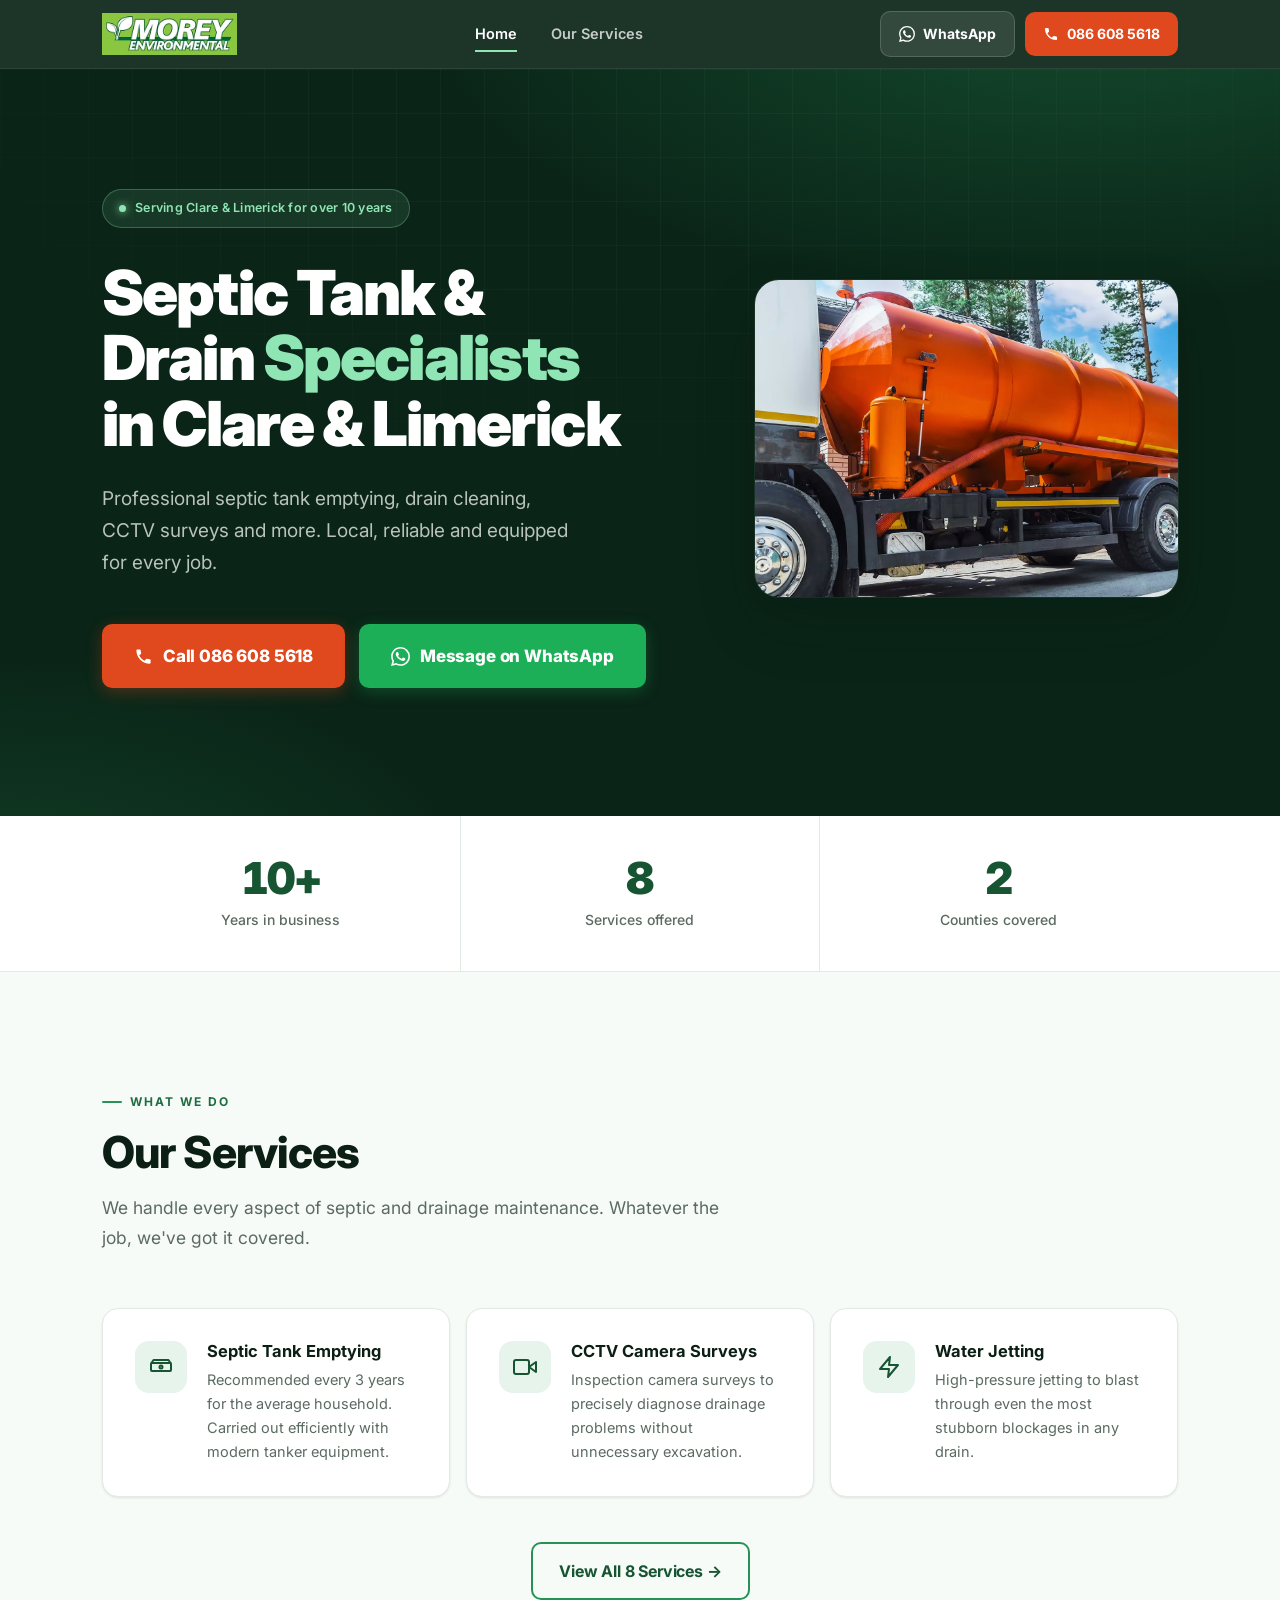
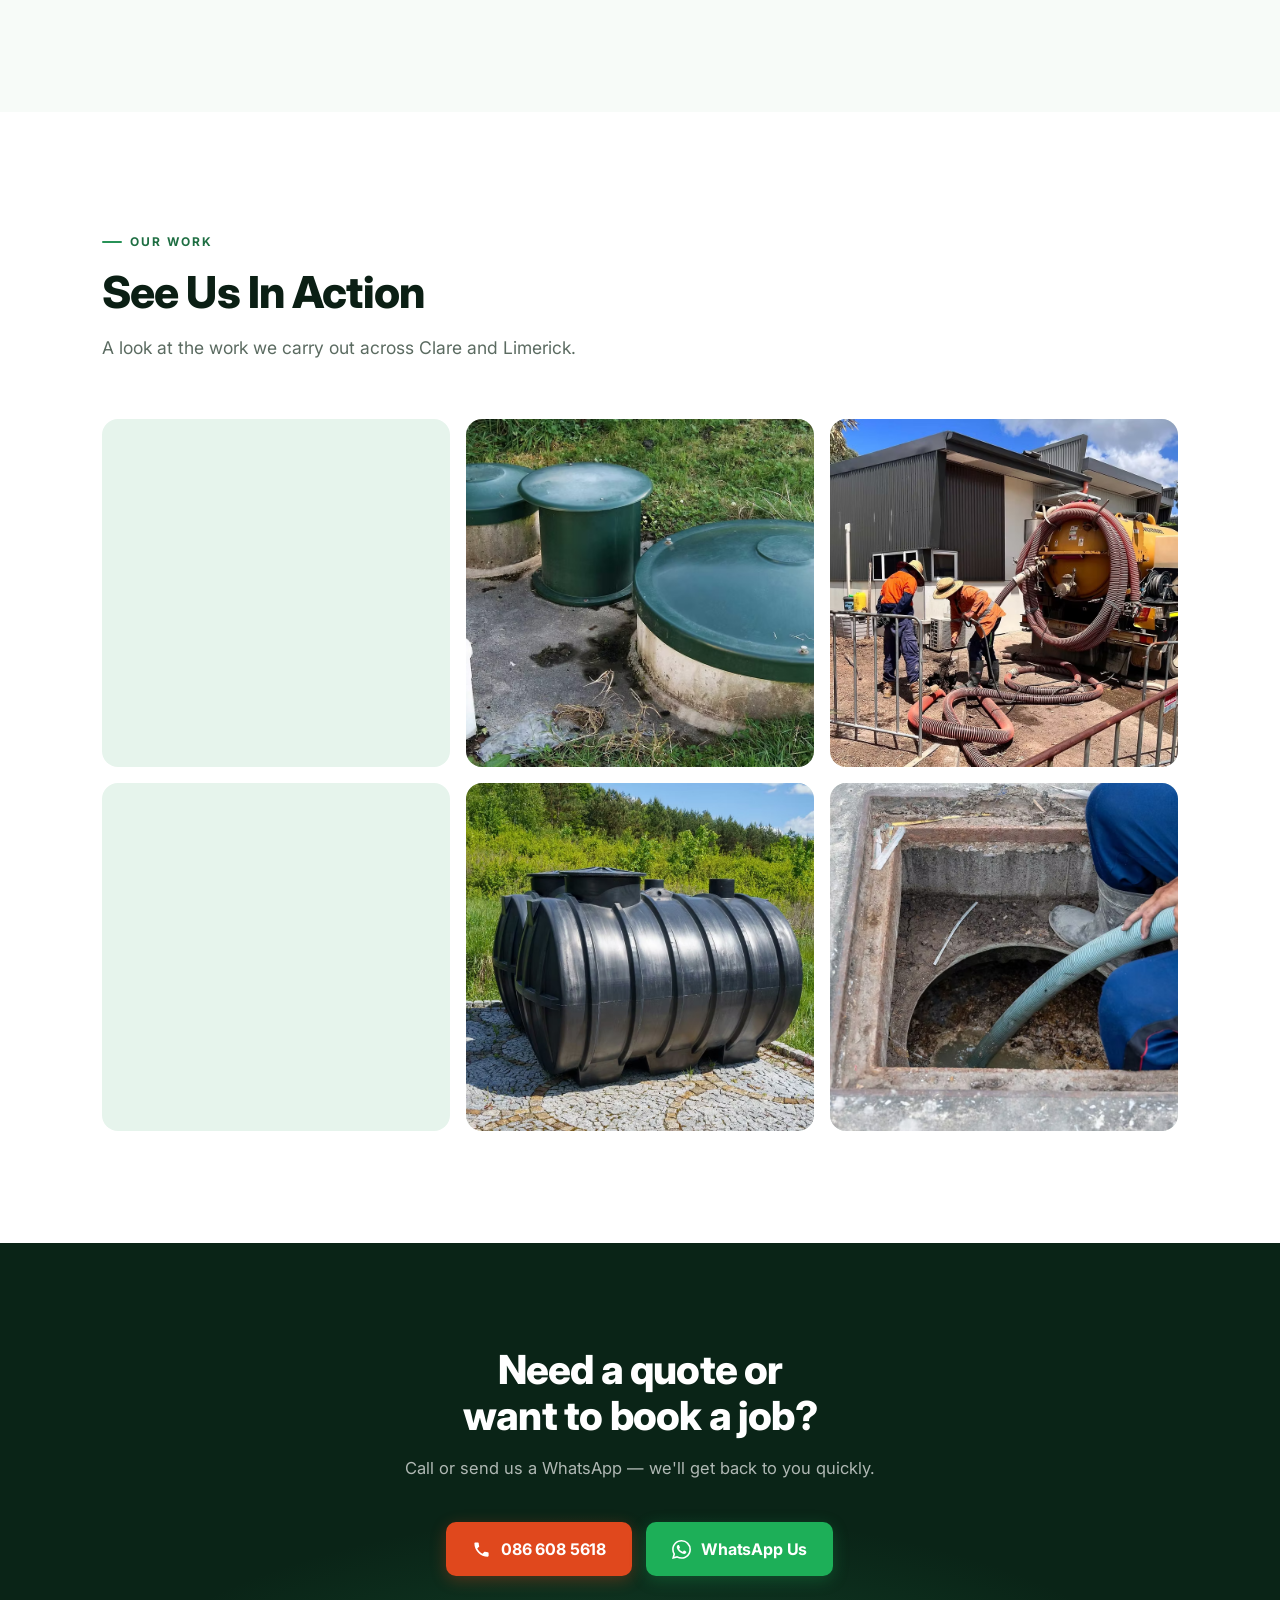
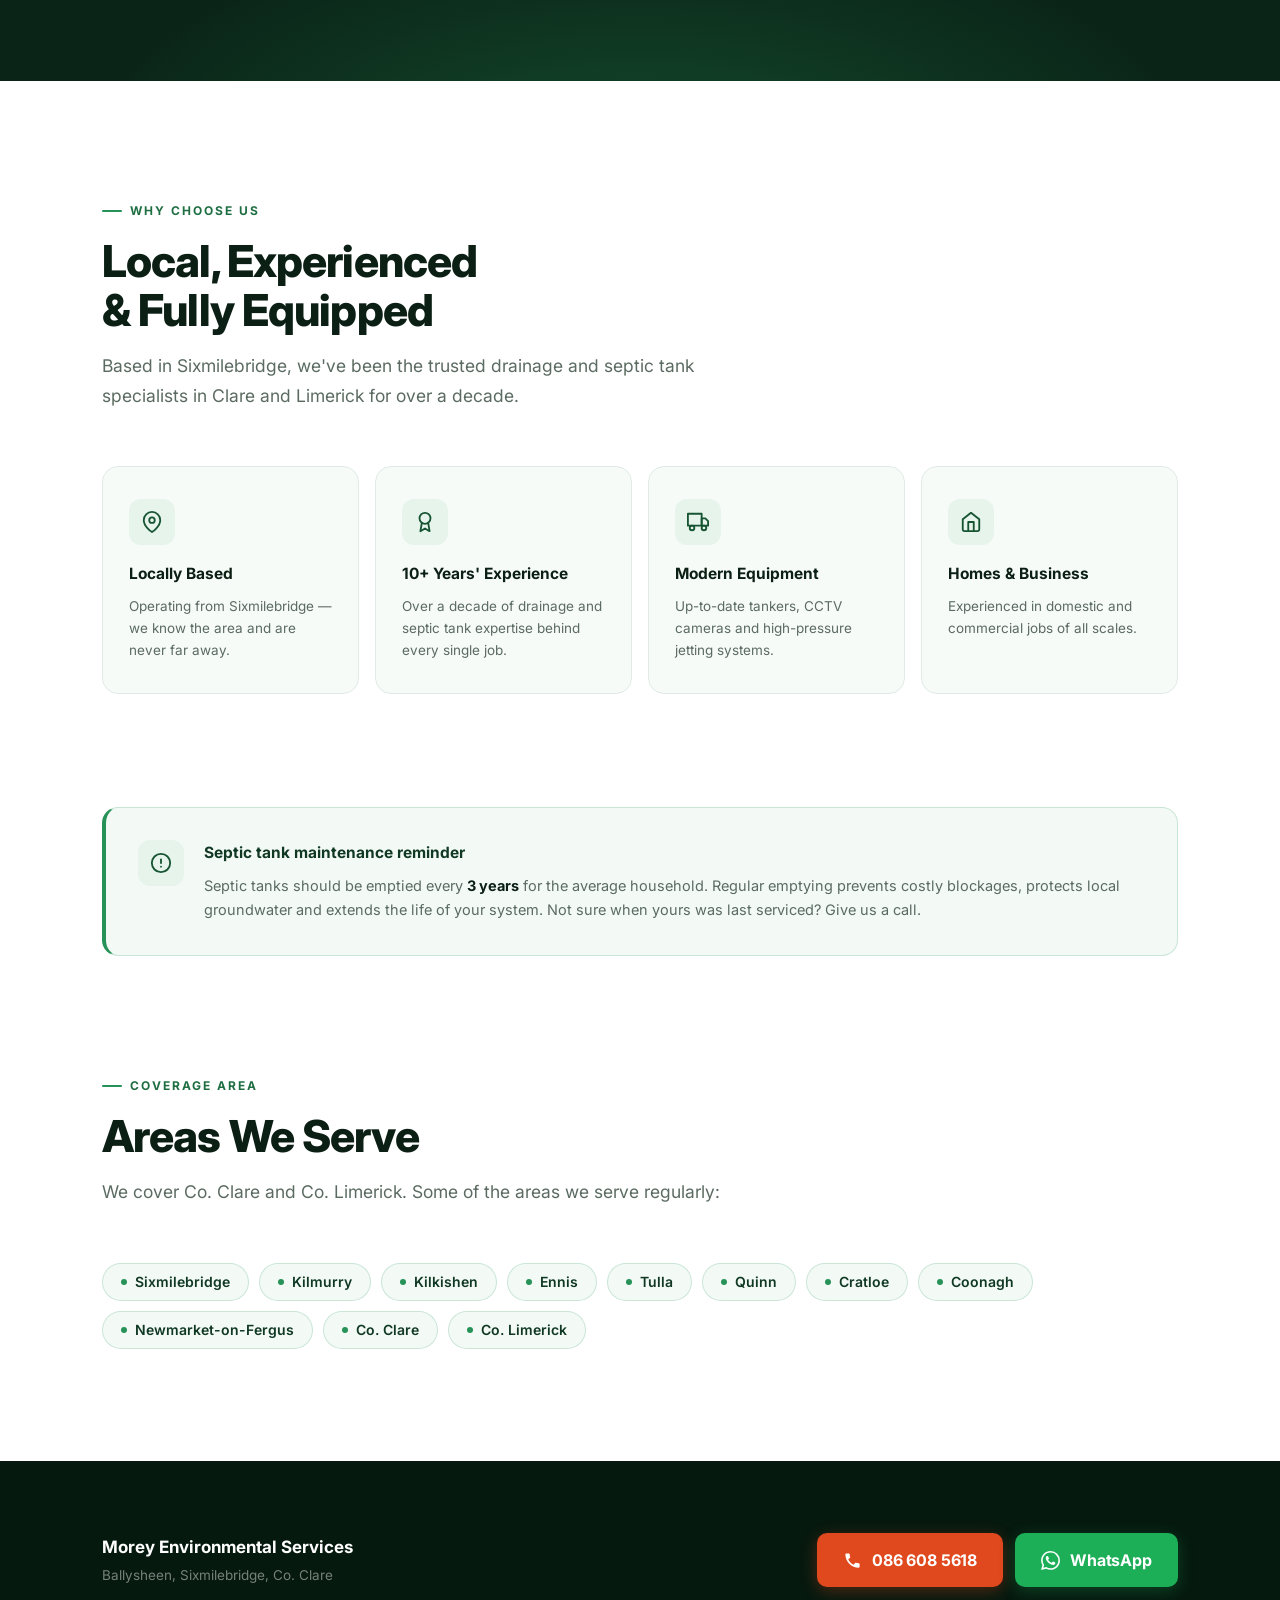
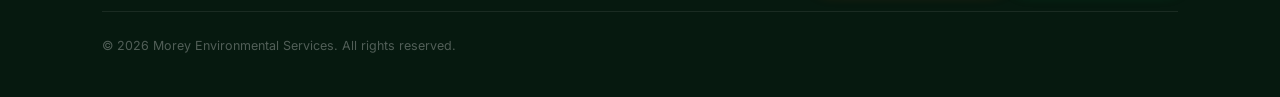
==== index.html @ 6c7f0373 "Rebuild site: premium mobile-first design, animations, local SEO Rebuild index.html and services.htm" ====
<!DOCTYPE html>
<html lang="en">
<head>
  <meta charset="UTF-8">
  <meta name="viewport" content="width=device-width, initial-scale=1.0">
  <meta name="description" content="Septic tank emptying, drain cleaning, CCTV surveys &amp; water jetting across Co. Clare &amp; Limerick — Ennis, Sixmilebridge, Newmarket-on-Fergus, Cratloe &amp; more. Local, reliable, 10+ years' experience. Call 086 608 5618.">
  <meta name="theme-color" content="#0a2417">
  <meta name="geo.region" content="IE-CE">
  <meta name="geo.placename" content="Sixmilebridge, Co. Clare, Ireland">
  <title>Septic Tank Emptying &amp; Drain Cleaning Clare &amp; Limerick | Morey Environmental Services</title>
  <link rel="canonical" href="https://moreyenvironmentalservices.ie/">
  <meta property="og:url" content="https://moreyenvironmentalservices.ie/">
  <meta property="og:image" content="https://moreyenvironmentalservices.ie/media/og-image.jpg">
  <meta property="og:image:width" content="1200">
  <meta property="og:image:height" content="630">
  <meta property="og:type" content="website">
  <meta property="og:locale" content="en_IE">
  <meta property="og:site_name" content="Morey Environmental Services">
  <meta property="og:title" content="Septic Tank Emptying &amp; Drain Cleaning Clare &amp; Limerick | Morey Environmental Services">
  <meta property="og:description" content="Septic tank emptying, drain cleaning, CCTV surveys &amp; water jetting across Co. Clare &amp; Limerick. Local, reliable, 10+ years' experience. Call 086 608 5618.">
  <meta name="twitter:card" content="summary_large_image">
  <script type="application/ld+json">
  {
    "@context": "https://schema.org",
    "@type": "LocalBusiness",
    "@id": "https://moreyenvironmentalservices.ie/#business",
    "name": "Morey Environmental Services",
    "url": "https://moreyenvironmentalservices.ie/",
    "description": "Septic tank emptying, drain cleaning, CCTV drain surveys, water jetting, excavations, grease trap emptying and oil interceptor cleaning across Co. Clare and Co. Limerick, Ireland.",
    "telephone": "+353866085618",
    "image": "https://moreyenvironmentalservices.ie/media/og-image.jpg",
    "logo": "https://moreyenvironmentalservices.ie/media/logo.avif",
    "address": {
      "@type": "PostalAddress",
      "streetAddress": "Ballysheen",
      "addressLocality": "Sixmilebridge",
      "addressRegion": "Co. Clare",
      "addressCountry": "IE"
    },
    "geo": {
      "@type": "GeoCoordinates",
      "latitude": 52.7406,
      "longitude": -8.7747
    },
    "areaServed": [
      { "@type": "AdministrativeArea", "name": "County Clare" },
      { "@type": "AdministrativeArea", "name": "County Limerick" },
      { "@type": "Place", "name": "Sixmilebridge" },
      { "@type": "Place", "name": "Ennis" },
      { "@type": "Place", "name": "Kilmurry" },
      { "@type": "Place", "name": "Kilkishen" },
      { "@type": "Place", "name": "Tulla" },
      { "@type": "Place", "name": "Quinn" },
      { "@type": "Place", "name": "Cratloe" },
      { "@type": "Place", "name": "Coonagh" },
      { "@type": "Place", "name": "Newmarket-on-Fergus" }
    ],
    "hasOfferCatalog": {
      "@type": "OfferCatalog",
      "name": "Septic Tank & Drainage Services",
      "itemListElement": [
        { "@type": "Offer", "itemOffered": { "@type": "Service", "name": "Septic Tank Emptying" } },
        { "@type": "Offer", "itemOffered": { "@type": "Service", "name": "Septic Tank Cleaning & Maintenance" } },
        { "@type": "Offer", "itemOffered": { "@type": "Service", "name": "Drain Cleaning & Blockage Clearing" } },
        { "@type": "Offer", "itemOffered": { "@type": "Service", "name": "CCTV Camera Drain Surveys" } },
        { "@type": "Offer", "itemOffered": { "@type": "Service", "name": "High-Pressure Water Jetting" } },
        { "@type": "Offer", "itemOffered": { "@type": "Service", "name": "Excavations" } },
        { "@type": "Offer", "itemOffered": { "@type": "Service", "name": "Grease Trap Emptying" } },
        { "@type": "Offer", "itemOffered": { "@type": "Service", "name": "Oil Interceptor Cleaning" } }
      ]
    }
  }
  </script>
  <link rel="preconnect" href="https://fonts.googleapis.com">
  <link rel="preconnect" href="https://fonts.gstatic.com" crossorigin>
  <link href="https://fonts.googleapis.com/css2?family=Inter:wght@400;500;600;700;800;900&display=swap" rel="stylesheet">
  <link rel="stylesheet" href="styles.css">
  <script src="main.js" defer></script>
</head>
<body>

<!-- Shared SVG icons -->
<svg width="0" height="0" style="position:absolute" aria-hidden="true">
  <defs>
    <symbol id="icon-phone" viewBox="0 0 24 24"><path d="M6.6 10.8c1.4 2.8 3.8 5.1 6.6 6.6l2.2-2.2c.27-.27.67-.36 1.02-.22 1.12.41 2.33.63 3.58.63.55 0 1 .45 1 1V20c0 .55-.45 1-1 1C10.56 21 3 13.44 3 4c0-.55.45-1 1-1h3.5c.55 0 1 .45 1 1 0 1.26.2 2.47.57 3.61.11.33.03.7-.2.97L6.6 10.8z"/></symbol>
    <symbol id="icon-wa" viewBox="0 0 24 24"><path d="M17.472 14.382c-.297-.149-1.758-.867-2.03-.967-.273-.099-.471-.148-.67.15-.197.297-.767.966-.94 1.164-.173.199-.347.223-.644.075-.297-.15-1.255-.463-2.39-1.475-.883-.788-1.48-1.761-1.653-2.059-.173-.297-.018-.458.13-.606.134-.133.298-.347.446-.52.149-.174.198-.298.298-.497.099-.198.05-.371-.025-.52-.075-.149-.669-1.612-.916-2.207-.242-.579-.487-.5-.669-.51-.173-.008-.371-.01-.57-.01-.198 0-.52.074-.792.372-.272.297-1.04 1.016-1.04 2.479 0 1.462 1.065 2.875 1.213 3.074.149.198 2.096 3.2 5.077 4.487.709.306 1.262.489 1.694.625.712.227 1.36.195 1.871.118.571-.085 1.758-.719 2.006-1.413.248-.694.248-1.289.173-1.413-.074-.124-.272-.198-.57-.347m-5.421 7.403h-.004a9.87 9.87 0 01-5.031-1.378l-.361-.214-3.741.982.998-3.648-.235-.374a9.86 9.86 0 01-1.51-5.26c.001-5.45 4.436-9.884 9.888-9.884 2.64 0 5.122 1.03 6.988 2.898a9.825 9.825 0 012.893 6.994c-.003 5.45-4.437 9.884-9.885 9.884m8.413-18.297A11.815 11.815 0 0012.05 0C5.495 0 .16 5.335.157 11.892c0 2.096.547 4.142 1.588 5.945L.057 24l6.305-1.654a11.882 11.882 0 005.683 1.448h.005c6.554 0 11.89-5.335 11.893-11.893a11.821 11.821 0 00-3.48-8.413z"/></symbol>
  </defs>
</svg>

<!-- HEADER -->
<header class="site-header">
  <div class="header-inner">
    <a href="index.html" class="logo" aria-label="Morey Environmental Services — home">
      <img src="media/logo.avif" alt="Morey Environmental Services" width="348" height="108">
    </a>
    <nav class="header-nav" aria-label="Main">
      <a href="index.html" aria-current="page">Home</a>
      <a href="services.html">Our Services</a>
    </nav>
    <div class="header-actions">
      <a class="btn-header btn-header-wa" href="https://wa.me/353866085618">
        <svg aria-hidden="true"><use href="#icon-wa"/></svg>
        WhatsApp
      </a>
      <a class="btn-header btn-header-call" href="tel:0866085618">
        <svg aria-hidden="true"><use href="#icon-phone"/></svg>
        086 608 5618
      </a>
    </div>
  </div>
</header>

<main>

<!-- HERO -->
<section class="hero">
  <div class="container hero-inner">
    <div class="hero-content">
      <div class="hero-badge hero-enter" style="--i:0">
        <span class="hero-badge-dot"></span>
        Serving Clare &amp; Limerick for over 10 years
      </div>
      <h1 class="hero-enter" style="--i:1">Septic Tank &amp; Drain <span class="accent">Specialists</span> in Clare &amp;&nbsp;Limerick</h1>
      <p class="hero-sub hero-enter" style="--i:2">Professional septic tank emptying, drain cleaning, CCTV surveys and more. Local, reliable and equipped for every job.</p>
      <div class="hero-ctas hero-enter" style="--i:3">
        <a class="btn btn-call btn-lg" href="tel:0866085618">
          <svg aria-hidden="true"><use href="#icon-phone"/></svg>
          Call 086 608 5618
        </a>
        <a class="btn btn-wa btn-lg" href="https://wa.me/353866085618">
          <svg aria-hidden="true"><use href="#icon-wa"/></svg>
          Message on WhatsApp
        </a>
      </div>
    </div>
    <div class="hero-media hero-enter" style="--i:2" role="img" aria-label="Morey Environmental Services tanker at work"></div>
  </div>
</section>

<!-- STATS -->
<div class="stats">
  <div class="stats-inner">
    <div class="stat reveal" style="--i:0">
      <div class="stat-value"><span data-count="10">10</span>+</div>
      <div class="stat-label">Years in business</div>
    </div>
    <div class="stat reveal" style="--i:1">
      <div class="stat-value"><span data-count="8">8</span></div>
      <div class="stat-label">Services offered</div>
    </div>
    <div class="stat reveal" style="--i:2">
      <div class="stat-value"><span data-count="2">2</span></div>
      <div class="stat-label">Counties covered</div>
    </div>
  </div>
</div>

<!-- SERVICES PREVIEW -->
<section class="section services-section">
  <div class="container">
    <div class="section-header reveal">
      <p class="eyebrow">What we do</p>
      <h2 class="section-title">Our Services</h2>
      <p class="section-desc">We handle every aspect of septic and drainage maintenance. Whatever the job, we've got it covered.</p>
    </div>

    <div class="services-grid">
      <div class="service-card reveal" style="--i:0">
        <div class="service-icon">
          <svg viewBox="0 0 24 24" aria-hidden="true"><path d="M21 8H3a1 1 0 00-1 1v6a1 1 0 001 1h18a1 1 0 001-1V9a1 1 0 00-1-1z"/><circle cx="12" cy="12" r="1.5"/><path d="M2.5 8l2-3h15l2 3"/></svg>
        </div>
        <div>
          <h3>Septic Tank Emptying</h3>
          <p>Recommended every 3 years for the average household. Carried out efficiently with modern tanker equipment.</p>
        </div>
      </div>

      <div class="service-card reveal" style="--i:1">
        <div class="service-icon">
          <svg viewBox="0 0 24 24" aria-hidden="true"><path d="M23 7l-7 5 7 5V7z"/><rect x="1" y="5" width="15" height="14" rx="2"/></svg>
        </div>
        <div>
          <h3>CCTV Camera Surveys</h3>
          <p>Inspection camera surveys to precisely diagnose drainage problems without unnecessary excavation.</p>
        </div>
      </div>

      <div class="service-card reveal" style="--i:2">
        <div class="service-icon">
          <svg viewBox="0 0 24 24" aria-hidden="true"><polygon points="13 2 3 14 12 14 11 22 21 10 12 10 13 2"/></svg>
        </div>
        <div>
          <h3>Water Jetting</h3>
          <p>High-pressure jetting to blast through even the most stubborn blockages in any drain.</p>
        </div>
      </div>
    </div>

    <div class="view-all-wrap reveal">
      <a href="services.html" class="btn btn-outline">View All 8 Services &rarr;</a>
    </div>
  </div>
</section>

<!-- GALLERY -->
<section class="section">
  <div class="container">
    <div class="section-header reveal">
      <p class="eyebrow">Our work</p>
      <h2 class="section-title">See Us In Action</h2>
      <p class="section-desc">A look at the work we carry out across Clare and Limerick.</p>
    </div>

    <div class="gallery-grid">
      <div class="gallery-item reveal" style="--i:0"><img src="media/image5.avif" alt="Drainage work in Co. Clare" width="1076" height="736" loading="lazy" decoding="async"></div>
      <div class="gallery-item reveal" style="--i:1"><img src="media/image6.avif" alt="Septic tank emptying service in Clare" width="1076" height="798" loading="lazy" decoding="async"></div>
      <div class="gallery-item reveal" style="--i:2"><img src="media/image7.avif" alt="Drain cleaning in Limerick" width="1290" height="884" loading="lazy" decoding="async"></div>
      <div class="gallery-item reveal" style="--i:3"><img src="media/image8.avif" alt="CCTV drain survey in Co. Clare" width="1290" height="678" loading="lazy" decoding="async"></div>
      <div class="gallery-item reveal" style="--i:4"><img src="media/image9.avif" alt="High-pressure water jetting, Co. Clare" width="1290" height="900" loading="lazy" decoding="async"></div>
      <div class="gallery-item reveal" style="--i:5"><img src="media/image11.avif" alt="Excavation work in Clare and Limerick" width="1290" height="884" loading="lazy" decoding="async"></div>
    </div>
  </div>
</section>

<!-- CTA BAND -->
<section class="cta-band">
  <div class="cta-band-inner">
    <h2 class="reveal">Need a quote or want to book a job?</h2>
    <p class="reveal" style="--i:1">Call or send us a WhatsApp — we'll get back to you quickly.</p>
    <div class="cta-buttons reveal" style="--i:2">
      <a class="btn btn-call" href="tel:0866085618">
        <svg aria-hidden="true"><use href="#icon-phone"/></svg>
        086 608 5618
      </a>
      <a class="btn btn-wa" href="https://wa.me/353866085618">
        <svg aria-hidden="true"><use href="#icon-wa"/></svg>
        WhatsApp Us
      </a>
    </div>
  </div>
</section>

<!-- WHY US -->
<section class="section">
  <div class="container">
    <div class="section-header reveal">
      <p class="eyebrow">Why choose us</p>
      <h2 class="section-title">Local, Experienced &amp; Fully Equipped</h2>
      <p class="section-desc">Based in Sixmilebridge, we've been the trusted drainage and septic tank specialists in Clare and Limerick for over a decade.</p>
    </div>

    <div class="pillars-grid">
      <div class="pillar reveal" style="--i:0">
        <div class="pillar-icon">
          <svg viewBox="0 0 24 24" aria-hidden="true"><path d="M21 10c0 7-9 13-9 13s-9-6-9-13a9 9 0 0118 0z"/><circle cx="12" cy="10" r="3"/></svg>
        </div>
        <h3>Locally Based</h3>
        <p>Operating from Sixmilebridge — we know the area and are never far away.</p>
      </div>

      <div class="pillar reveal" style="--i:1">
        <div class="pillar-icon">
          <svg viewBox="0 0 24 24" aria-hidden="true"><circle cx="12" cy="8" r="6"/><path d="M15.477 12.89L17 22l-5-3-5 3 1.523-9.11"/></svg>
        </div>
        <h3>10+ Years' Experience</h3>
        <p>Over a decade of drainage and septic tank expertise behind every single job.</p>
      </div>

      <div class="pillar reveal" style="--i:2">
        <div class="pillar-icon">
          <svg viewBox="0 0 24 24" aria-hidden="true"><rect x="1" y="3" width="15" height="13"/><polygon points="16 8 20 8 23 11 23 16 16 16 16 8"/><circle cx="5.5" cy="18.5" r="2.5"/><circle cx="18.5" cy="18.5" r="2.5"/></svg>
        </div>
        <h3>Modern Equipment</h3>
        <p>Up-to-date tankers, CCTV cameras and high-pressure jetting systems.</p>
      </div>

      <div class="pillar reveal" style="--i:3">
        <div class="pillar-icon">
          <svg viewBox="0 0 24 24" aria-hidden="true"><path d="M3 9l9-7 9 7v11a2 2 0 01-2 2H5a2 2 0 01-2-2z"/><polyline points="9 22 9 12 15 12 15 22"/></svg>
        </div>
        <h3>Homes &amp; Business</h3>
        <p>Experienced in domestic and commercial jobs of all scales.</p>
      </div>
    </div>
  </div>
</section>

<!-- MAINTENANCE TIP -->
<section class="tip-section">
  <div class="container">
    <div class="tip-card reveal">
      <div class="tip-icon">
        <svg viewBox="0 0 24 24" aria-hidden="true"><circle cx="12" cy="12" r="10"/><line x1="12" y1="8" x2="12" y2="12"/><line x1="12" y1="16" x2="12.01" y2="16"/></svg>
      </div>
      <div>
        <h3>Septic tank maintenance reminder</h3>
        <p>Septic tanks should be emptied every <strong>3 years</strong> for the average household. Regular emptying prevents costly blockages, protects local groundwater and extends the life of your system. Not sure when yours was last serviced? Give us a call.</p>
      </div>
    </div>
  </div>
</section>

<!-- AREAS -->
<section class="section areas-section">
  <div class="container">
    <div class="section-header reveal">
      <p class="eyebrow">Coverage area</p>
      <h2 class="section-title">Areas We Serve</h2>
      <p class="section-desc">We cover Co. Clare and Co. Limerick. Some of the areas we serve regularly:</p>
    </div>
    <div class="areas-chips">
      <span class="chip reveal" style="--i:0">Sixmilebridge</span>
      <span class="chip reveal" style="--i:1">Kilmurry</span>
      <span class="chip reveal" style="--i:2">Kilkishen</span>
      <span class="chip reveal" style="--i:3">Ennis</span>
      <span class="chip reveal" style="--i:4">Tulla</span>
      <span class="chip reveal" style="--i:5">Quinn</span>
      <span class="chip reveal" style="--i:6">Cratloe</span>
      <span class="chip reveal" style="--i:7">Coonagh</span>
      <span class="chip reveal" style="--i:8">Newmarket-on-Fergus</span>
      <span class="chip reveal" style="--i:9">Co. Clare</span>
      <span class="chip reveal" style="--i:10">Co. Limerick</span>
    </div>
  </div>
</section>

</main>

<!-- FOOTER -->
<footer class="site-footer">
  <div class="container">
    <div class="footer-top">
      <div>
        <div class="footer-name">Morey Environmental Services</div>
        <div class="footer-loc">Ballysheen, Sixmilebridge, Co. Clare</div>
      </div>
      <div class="footer-contact">
        <a class="btn btn-call" href="tel:0866085618">
          <svg aria-hidden="true"><use href="#icon-phone"/></svg>
          086 608 5618
        </a>
        <a class="btn btn-wa" href="https://wa.me/353866085618">
          <svg aria-hidden="true"><use href="#icon-wa"/></svg>
          WhatsApp
        </a>
      </div>
    </div>
    <div class="footer-bottom">&copy; 2026 Morey Environmental Services. All rights reserved.</div>
  </div>
</footer>

<!-- STICKY BAR (mobile only) -->
<div class="sticky-bar">
  <a class="sticky-call" href="tel:0866085618">
    <svg aria-hidden="true"><use href="#icon-phone"/></svg>
    Call Now
  </a>
  <a class="sticky-wa" href="https://wa.me/353866085618">
    <svg aria-hidden="true"><use href="#icon-wa"/></svg>
    WhatsApp
  </a>
</div>

</body>
</html>
---- styles.css ----
/* ════════════════════════════════════════════════════════════════
   Morey Environmental Services — shared stylesheet
   Mobile-first (375px), breakpoints at 768px and 1280px
   ════════════════════════════════════════════════════════════════ */

*, *::before, *::after { box-sizing: border-box; margin: 0; padding: 0; }

:root {
  /* Palette — refined forest greens, one warm accent for the call CTA */
  --green-950: #06190f;
  --green-900: #0a2417;
  --green-800: #103823;
  --green-700: #175432;
  --green-600: #1e6e42;
  --green-500: #279257;
  --green-400: #3cb474;
  --mint:      #8fe6b4;
  --mint-soft: #c9f2da;
  --green-100: #e6f4ec;
  --green-50:  #f3faf6;

  --ink:    #0b1f14;
  --muted:  #5b6b61;
  --faint:  #8a978f;

  --call:      #e0481d;
  --call-dark: #c03c16;
  --wa:        #1daf58;
  --wa-dark:   #189147;

  --white:   #ffffff;
  --surface: #f7fbf8;
  --border:  #e1eae4;

  /* Spacing scale */
  --space-1: 4px;
  --space-2: 8px;
  --space-3: 16px;
  --space-4: 24px;
  --space-5: 40px;
  --space-6: 64px;
  --space-7: 96px;

  /* Section rhythm: fluid */
  --section-pad: clamp(64px, 10vw, 112px);

  --radius-sm: 10px;
  --radius:    16px;
  --radius-lg: 24px;

  --shadow-sm: 0 1px 2px rgba(11, 31, 20, .05), 0 1px 3px rgba(11, 31, 20, .06);
  --shadow:    0 2px 6px rgba(11, 31, 20, .05), 0 10px 28px rgba(11, 31, 20, .09);
  --shadow-lg: 0 8px 20px rgba(11, 31, 20, .08), 0 28px 64px rgba(11, 31, 20, .14);

  /* Easing — nothing linear */
  --ease-out:    cubic-bezier(0.22, 1, 0.36, 1);
  --ease-spring: cubic-bezier(0.34, 1.4, 0.64, 1);
  --dur: .65s;
}

html { scroll-behavior: smooth; }

body {
  font-family: 'Inter', system-ui, -apple-system, sans-serif;
  background: var(--white);
  color: var(--ink);
  font-size: 16px;
  line-height: 1.65;
  -webkit-font-smoothing: antialiased;
  text-rendering: optimizeLegibility;
  padding-bottom: 72px; /* room for mobile sticky bar */
}

img { display: block; max-width: 100%; height: auto; }
a { color: inherit; }

::selection { background: var(--mint-soft); color: var(--green-900); }

/* ─── Layout helpers ───────────────────────────────────────────── */
.container {
  max-width: 1140px;
  margin: 0 auto;
  padding-inline: clamp(20px, 5vw, 32px);
}

.section { padding-block: var(--section-pad); }

.section-header { margin-bottom: clamp(36px, 6vw, 56px); max-width: 640px; }

.eyebrow {
  display: inline-flex;
  align-items: center;
  gap: 8px;
  font-size: 12px;
  font-weight: 700;
  letter-spacing: 2px;
  text-transform: uppercase;
  color: var(--green-600);
  margin-bottom: var(--space-3);
}
.eyebrow::before {
  content: '';
  width: 20px;
  height: 2px;
  border-radius: 2px;
  background: var(--green-500);
}

.section-title {
  font-size: clamp(28px, 5.5vw, 44px);
  font-weight: 800;
  letter-spacing: -0.02em;
  line-height: 1.12;
  margin-bottom: var(--space-3);
  text-wrap: balance;
}

.section-desc {
  font-size: clamp(16px, 2vw, 17.5px);
  color: var(--muted);
  line-height: 1.7;
}

/* ─── Buttons ──────────────────────────────────────────────────── */
.btn {
  display: inline-flex;
  align-items: center;
  justify-content: center;
  gap: 10px;
  min-height: 52px;
  padding: 14px 26px;
  border-radius: var(--radius-sm);
  font-size: 16px;
  font-weight: 700;
  letter-spacing: -0.01em;
  text-decoration: none;
  white-space: nowrap;
  transition: transform .25s var(--ease-spring),
              box-shadow .25s var(--ease-out),
              background-color .2s var(--ease-out);
  will-change: transform;
}
.btn svg { width: 19px; height: 19px; fill: currentColor; flex-shrink: 0; }
.btn:hover  { transform: translateY(-2px); }
.btn:active { transform: translateY(0) scale(.98); transition-duration: .1s; }

.btn-call {
  background: var(--call);
  color: #fff;
  box-shadow: 0 4px 16px rgba(224, 72, 29, .32);
}
.btn-call:hover { background: var(--call-dark); box-shadow: 0 8px 26px rgba(224, 72, 29, .42); }

.btn-wa {
  background: var(--wa);
  color: #fff;
  box-shadow: 0 4px 16px rgba(29, 175, 88, .28);
}
.btn-wa:hover { background: var(--wa-dark); box-shadow: 0 8px 26px rgba(29, 175, 88, .38); }

.btn-outline {
  background: transparent;
  color: var(--green-700);
  border: 2px solid var(--green-500);
  box-shadow: none;
}
.btn-outline:hover { background: var(--green-700); border-color: var(--green-700); color: #fff; }

.btn-lg { min-height: 60px; padding: 18px 32px; font-size: 17px; font-weight: 800; }

/* Animated underline links */
.link-underline {
  position: relative;
  text-decoration: none;
  font-weight: 700;
  color: var(--green-700);
  background-image: linear-gradient(currentColor, currentColor);
  background-size: 0% 2px;
  background-position: 0 100%;
  background-repeat: no-repeat;
  transition: background-size .35s var(--ease-out);
  padding-bottom: 2px;
}
.link-underline:hover { background-size: 100% 2px; }
/* Expanded tap area (44px+) without changing the visual */
.link-underline::after { content: ''; position: absolute; inset: -14px 0; }

/* ─── Header ───────────────────────────────────────────────────── */
.site-header {
  position: sticky;
  top: 0;
  z-index: 200;
  background: rgba(10, 36, 23, .92);
  backdrop-filter: blur(14px);
  -webkit-backdrop-filter: blur(14px);
  border-bottom: 1px solid rgba(255, 255, 255, .07);
  transition: box-shadow .3s var(--ease-out);
}
.site-header.is-scrolled { box-shadow: 0 6px 24px rgba(6, 25, 15, .35); }

.header-inner {
  max-width: 1140px;
  margin: 0 auto;
  padding-inline: clamp(20px, 5vw, 32px);
  height: 68px;
  display: flex;
  align-items: center;
  justify-content: space-between;
  gap: var(--space-3);
}

.logo { display: flex; align-items: center; flex-shrink: 0; padding: 8px 0; }
.logo img { height: 42px; width: auto; }

.header-nav { display: none; gap: 6px; }
.header-nav a {
  color: rgba(255, 255, 255, .75);
  text-decoration: none;
  font-size: 14.5px;
  font-weight: 600;
  padding: 12px 14px;
  border-radius: var(--radius-sm);
  background-image: linear-gradient(var(--mint), var(--mint));
  background-size: 0% 2px;
  background-position: 14px calc(100% - 6px);
  background-repeat: no-repeat;
  transition: color .2s var(--ease-out), background-size .35s var(--ease-out);
}
.header-nav a:hover, .header-nav a[aria-current="page"] {
  color: #fff;
  background-size: calc(100% - 28px) 2px;
}

.header-actions { display: flex; align-items: center; gap: 10px; }

.btn-header {
  display: inline-flex;
  align-items: center;
  gap: 8px;
  min-height: 44px;
  padding: 10px 18px;
  border-radius: var(--radius-sm);
  font-size: 14px;
  font-weight: 700;
  text-decoration: none;
  color: #fff;
  white-space: nowrap;
  transition: background-color .2s var(--ease-out), transform .25s var(--ease-spring);
}
.btn-header svg { width: 16px; height: 16px; fill: currentColor; flex-shrink: 0; }
.btn-header:hover { transform: translateY(-1px); }
.btn-header:active { transform: translateY(0) scale(.97); }

.btn-header-wa {
  background: rgba(255, 255, 255, .1);
  border: 1px solid rgba(255, 255, 255, .16);
}
.btn-header-wa:hover { background: rgba(255, 255, 255, .18); }

.btn-header-call { background: var(--call); }
.btn-header-call:hover { background: var(--call-dark); }

@media (max-width: 430px) { .btn-header-wa { display: none; } }

/* ─── Hero (home) ──────────────────────────────────────────────── */
.hero {
  position: relative;
  overflow: hidden;
  background:
    radial-gradient(ellipse 90% 70% at 85% -10%, rgba(39, 146, 87, .35), transparent 60%),
    radial-gradient(ellipse 60% 50% at 0% 110%, rgba(23, 84, 50, .5), transparent 65%),
    var(--green-900);
  padding-block: clamp(64px, 11vw, 120px) clamp(72px, 12vw, 128px);
}
.hero::after {
  content: '';
  position: absolute;
  inset: 0;
  background-image:
    linear-gradient(rgba(255, 255, 255, .03) 1px, transparent 1px),
    linear-gradient(90deg, rgba(255, 255, 255, .03) 1px, transparent 1px);
  background-size: 44px 44px;
  mask-image: radial-gradient(ellipse 80% 80% at 50% 0%, #000 30%, transparent 80%);
  -webkit-mask-image: radial-gradient(ellipse 80% 80% at 50% 0%, #000 30%, transparent 80%);
  pointer-events: none;
}

.hero-inner {
  position: relative;
  z-index: 1;
  display: flex;
  flex-direction: column;
  gap: var(--space-5);
}

.hero-content { max-width: 620px; }

.hero-badge {
  display: inline-flex;
  align-items: center;
  gap: 9px;
  background: rgba(143, 230, 180, .1);
  border: 1px solid rgba(143, 230, 180, .28);
  color: var(--mint);
  font-size: 12.5px;
  font-weight: 600;
  letter-spacing: .02em;
  padding: 8px 16px;
  border-radius: 100px;
  margin-bottom: clamp(24px, 4vw, 32px);
}
.hero-badge-dot {
  width: 7px;
  height: 7px;
  border-radius: 50%;
  background: var(--mint);
  box-shadow: 0 0 8px var(--mint);
}

.hero h1 {
  font-size: clamp(34px, 8.5vw, 62px);
  font-weight: 900;
  color: #fff;
  line-height: 1.06;
  letter-spacing: -0.03em;
  margin-bottom: clamp(18px, 3vw, 26px);
  text-wrap: balance;
}
.hero h1 .accent { color: var(--mint); }

.hero-sub {
  font-size: clamp(16.5px, 2.2vw, 19px);
  color: rgba(255, 255, 255, .72);
  line-height: 1.7;
  max-width: 480px;
  margin-bottom: clamp(32px, 5vw, 44px);
}

.hero-ctas { display: flex; flex-direction: column; gap: 14px; }

.hero-media { display: none; }

/* Hero entrance animation — staggered fade-up on load */
.hero-enter {
  opacity: 0;
  transform: translateY(28px);
  animation: heroRise .9s var(--ease-out) forwards;
  animation-delay: calc(var(--i, 0) * 120ms + 80ms);
}
@keyframes heroRise {
  to { opacity: 1; transform: translateY(0); }
}
.hero-media.hero-enter { transform: translateY(36px) scale(.97); }

/* ─── Stats strip ──────────────────────────────────────────────── */
.stats { background: var(--white); border-bottom: 1px solid var(--border); }
.stats-inner {
  max-width: 1140px;
  margin: 0 auto;
  padding-inline: clamp(20px, 5vw, 32px);
  display: grid;
  grid-template-columns: repeat(3, 1fr);
}
.stat {
  padding: clamp(28px, 4vw, 40px) 12px;
  text-align: center;
  border-right: 1px solid var(--border);
}
.stat:last-child { border-right: none; }
.stat-value {
  font-size: clamp(30px, 5vw, 44px);
  font-weight: 900;
  color: var(--green-700);
  letter-spacing: -0.03em;
  line-height: 1;
  margin-bottom: 8px;
  font-variant-numeric: tabular-nums;
}
.stat-label { font-size: clamp(12px, 1.6vw, 14px); font-weight: 500; color: var(--muted); }

/* ─── Service cards (home preview) ─────────────────────────────── */
.services-section { background: var(--surface); }

.services-grid {
  display: grid;
  grid-template-columns: 1fr;
  gap: var(--space-3);
  margin-bottom: clamp(32px, 5vw, 44px);
}

.service-card {
  background: var(--white);
  border: 1px solid var(--border);
  border-radius: var(--radius);
  padding: clamp(24px, 4vw, 32px);
  display: flex;
  gap: 20px;
  align-items: flex-start;
  box-shadow: var(--shadow-sm);
  transition: transform .35s var(--ease-out),
              box-shadow .35s var(--ease-out),
              border-color .35s var(--ease-out);
  will-change: transform;
}
.service-card:hover {
  transform: translateY(-5px);
  border-color: var(--green-400);
  box-shadow: var(--shadow);
}

.service-icon {
  width: 52px;
  height: 52px;
  border-radius: 14px;
  background: var(--green-100);
  display: grid;
  place-items: center;
  flex-shrink: 0;
  transition: background-color .35s var(--ease-out), transform .35s var(--ease-spring);
}
.service-icon svg { width: 24px; height: 24px; stroke: var(--green-700); fill: none; stroke-width: 2; stroke-linecap: round; stroke-linejoin: round; transition: stroke .35s var(--ease-out); }
.service-card:hover .service-icon { background: var(--green-700); transform: scale(1.06); }
.service-card:hover .service-icon svg { stroke: #fff; }

.service-card h3 { font-size: 16.5px; font-weight: 700; margin-bottom: 6px; line-height: 1.3; }
.service-card p { font-size: 14.5px; color: var(--muted); line-height: 1.65; }

.view-all-wrap { text-align: center; }

/* ─── Gallery ──────────────────────────────────────────────────── */
.gallery-grid {
  display: grid;
  grid-template-columns: 1fr 1fr;
  gap: clamp(10px, 1.5vw, 16px);
}
.gallery-item {
  aspect-ratio: 1 / 1;
  overflow: hidden;
  border-radius: var(--radius);
  background: var(--green-100);
}
.gallery-item img {
  width: 100%;
  height: 100%;
  object-fit: cover;
  transition: transform .8s var(--ease-out);
}
.gallery-item:hover img { transform: scale(1.06); }

/* ─── CTA band ─────────────────────────────────────────────────── */
.cta-band {
  position: relative;
  overflow: hidden;
  background:
    radial-gradient(ellipse 70% 90% at 50% 120%, rgba(39, 146, 87, .35), transparent 65%),
    var(--green-900);
  padding-block: clamp(64px, 10vw, 104px);
}
.cta-band-inner {
  position: relative;
  z-index: 1;
  max-width: 580px;
  margin: 0 auto;
  text-align: center;
  padding-inline: clamp(20px, 5vw, 32px);
}
.cta-band h2 {
  font-size: clamp(26px, 5.5vw, 40px);
  font-weight: 800;
  color: #fff;
  letter-spacing: -0.02em;
  line-height: 1.15;
  margin-bottom: var(--space-3);
  text-wrap: balance;
}
.cta-band p {
  color: rgba(255, 255, 255, .68);
  font-size: 16.5px;
  margin-bottom: clamp(28px, 5vw, 40px);
}
.cta-buttons { display: flex; flex-direction: column; gap: 14px; }

/* ─── Pillars (why us) ─────────────────────────────────────────── */
.pillars-grid {
  display: grid;
  grid-template-columns: 1fr 1fr;
  gap: var(--space-3);
}
.pillar {
  background: var(--surface);
  border: 1px solid var(--border);
  border-radius: var(--radius);
  padding: clamp(22px, 3.5vw, 32px) clamp(18px, 3vw, 26px);
  transition: transform .35s var(--ease-out), border-color .35s var(--ease-out), box-shadow .35s var(--ease-out);
}
.pillar:hover { transform: translateY(-4px); border-color: var(--green-400); box-shadow: var(--shadow-sm); }
.pillar-icon {
  width: 46px;
  height: 46px;
  border-radius: 12px;
  background: var(--green-100);
  display: grid;
  place-items: center;
  margin-bottom: var(--space-3);
}
.pillar-icon svg { width: 22px; height: 22px; stroke: var(--green-700); fill: none; stroke-width: 2; stroke-linecap: round; stroke-linejoin: round; }
.pillar h3 { font-size: 15.5px; font-weight: 700; margin-bottom: 8px; }
.pillar p { font-size: 13.5px; color: var(--muted); line-height: 1.65; }

/* ─── Tip card ─────────────────────────────────────────────────── */
.tip-section { background: var(--white); padding-block: 0 var(--section-pad); }
.tip-card {
  background: var(--green-50);
  border: 1px solid rgba(39, 146, 87, .2);
  border-left: 4px solid var(--green-500);
  border-radius: var(--radius);
  padding: clamp(24px, 4vw, 32px);
  display: flex;
  gap: 20px;
  align-items: flex-start;
}
.tip-icon {
  width: 46px;
  height: 46px;
  border-radius: 12px;
  background: var(--green-100);
  display: grid;
  place-items: center;
  flex-shrink: 0;
}
.tip-icon svg { width: 22px; height: 22px; stroke: var(--green-700); fill: none; stroke-width: 2; stroke-linecap: round; }
.tip-card h3 { font-size: 15.5px; font-weight: 700; color: var(--green-800); margin-bottom: 8px; }
.tip-card p { font-size: 14.5px; color: var(--muted); line-height: 1.7; }
.tip-card strong { color: var(--ink); font-weight: 700; }

/* ─── Area chips ───────────────────────────────────────────────── */
.areas-section { background: var(--white); padding-top: 0; }
.areas-chips { display: flex; flex-wrap: wrap; gap: 10px; }
.chip {
  display: inline-flex;
  align-items: center;
  gap: 8px;
  background: var(--green-50);
  border: 1px solid rgba(39, 146, 87, .2);
  color: var(--green-800);
  font-size: 14px;
  font-weight: 600;
  padding: 11px 18px;
  border-radius: 100px;
  line-height: 1;
  transition: transform .3s var(--ease-spring), background-color .25s var(--ease-out), border-color .25s var(--ease-out);
}
.chip::before {
  content: '';
  width: 6px;
  height: 6px;
  border-radius: 50%;
  background: var(--green-500);
}
.chip:hover { transform: translateY(-2px); background: var(--green-100); border-color: var(--green-400); }

/* ─── Services page ────────────────────────────────────────────── */
.page-hero {
  position: relative;
  overflow: hidden;
  background:
    radial-gradient(ellipse 80% 90% at 80% -20%, rgba(39, 146, 87, .32), transparent 60%),
    var(--green-900);
  padding-block: clamp(56px, 9vw, 96px);
  text-align: center;
}
.page-hero h1 {
  font-size: clamp(32px, 7vw, 52px);
  font-weight: 900;
  color: #fff;
  letter-spacing: -0.03em;
  line-height: 1.08;
  margin-bottom: var(--space-3);
}
.page-hero p {
  font-size: clamp(16px, 2.2vw, 18px);
  color: rgba(255, 255, 255, .7);
  max-width: 540px;
  margin: 0 auto;
  line-height: 1.7;
}

.service-rows { padding-block: var(--section-pad); }

.service-row { padding-block: clamp(24px, 4vw, 40px); }
.service-row + .service-row { border-top: 1px solid var(--border); }

.service-row-inner {
  display: flex;
  flex-direction: column;
  gap: clamp(20px, 4vw, 32px);
}

.service-row-media {
  border-radius: var(--radius);
  overflow: hidden;
  aspect-ratio: 4 / 3;
  background: var(--green-100);
  box-shadow: var(--shadow-sm);
}
.service-row-media img {
  width: 100%;
  height: 100%;
  object-fit: cover;
  transition: transform .8s var(--ease-out);
}
.service-row:hover .service-row-media img { transform: scale(1.04); }

.service-row-num {
  font-size: 13px;
  font-weight: 800;
  letter-spacing: 2px;
  color: var(--green-500);
  margin-bottom: 10px;
}
.service-row h2 {
  font-size: clamp(22px, 4vw, 30px);
  font-weight: 800;
  letter-spacing: -0.02em;
  line-height: 1.2;
  margin-bottom: 12px;
}
.service-row p { color: var(--muted); line-height: 1.75; margin-bottom: 20px; font-size: 15.5px; }

/* ─── Footer ───────────────────────────────────────────────────── */
.site-footer { background: var(--green-950); padding: clamp(48px, 7vw, 72px) 0 40px; }
.footer-top {
  display: flex;
  flex-direction: column;
  gap: var(--space-4);
  padding-bottom: var(--space-4);
  border-bottom: 1px solid rgba(255, 255, 255, .08);
  margin-bottom: var(--space-4);
}
.footer-name { font-size: 17px; font-weight: 700; color: #fff; margin-bottom: 4px; }
.footer-loc { font-size: 13.5px; color: rgba(255, 255, 255, .45); line-height: 1.6; }
.footer-contact { display: flex; flex-direction: column; gap: 12px; }
.footer-bottom { font-size: 12.5px; color: rgba(255, 255, 255, .3); }

/* ─── Mobile sticky bar ────────────────────────────────────────── */
.sticky-bar {
  position: fixed;
  bottom: 0; left: 0; right: 0;
  z-index: 300;
  display: grid;
  grid-template-columns: 1fr 1fr;
  background: #fff;
  box-shadow: 0 -1px 0 var(--border), 0 -6px 24px rgba(11, 31, 20, .1);
  padding-bottom: env(safe-area-inset-bottom);
}
.sticky-bar a {
  display: flex;
  align-items: center;
  justify-content: center;
  gap: 9px;
  min-height: 56px;
  color: #fff;
  text-decoration: none;
  font-size: 15px;
  font-weight: 800;
  letter-spacing: -0.01em;
  transition: opacity .15s;
}
.sticky-bar a:active { opacity: .85; }
.sticky-bar a svg { width: 19px; height: 19px; fill: currentColor; flex-shrink: 0; }
.sticky-call { background: var(--call); }
.sticky-wa   { background: var(--wa); }

/* ─── Scroll-reveal animations ─────────────────────────────────── */
.reveal {
  opacity: 0;
  transform: translateY(26px);
  transition: opacity var(--dur) var(--ease-out), transform var(--dur) var(--ease-out);
  transition-delay: calc(var(--i, 0) * 90ms);
  will-change: transform, opacity;
}
.reveal.is-visible { opacity: 1; transform: translateY(0); }

/* No-JS fallback: never hide content if main.js fails to load */
html:not(.js) .reveal { opacity: 1; transform: none; }

/* ─── Breakpoint: 768px ────────────────────────────────────────── */
@media (min-width: 768px) {
  body { padding-bottom: 0; }
  .sticky-bar { display: none; }

  .header-nav { display: flex; }

  .hero-ctas { flex-direction: row; }
  .hero-ctas .btn { flex: 0 1 auto; }

  .services-grid { grid-template-columns: 1fr 1fr; }
  .gallery-grid { grid-template-columns: repeat(3, 1fr); }
  .cta-buttons { flex-direction: row; justify-content: center; }
  .pillars-grid { grid-template-columns: repeat(2, 1fr); }
  .footer-top { flex-direction: row; justify-content: space-between; align-items: flex-start; }
  .footer-contact { flex-direction: row; }

  .service-row { padding-block: clamp(36px, 5vw, 56px); }
  .service-row-inner {
    flex-direction: row;
    align-items: center;
    gap: clamp(36px, 6vw, 72px);
  }
  .service-row-media { flex: 0 0 44%; }
  .service-row-content { flex: 1; }
  .service-row:nth-child(even) .service-row-inner { flex-direction: row-reverse; }
}

/* ─── Breakpoint: 1280px ───────────────────────────────────────── */
@media (min-width: 1280px) {
  .hero-inner { flex-direction: row; align-items: center; gap: 72px; }
  .hero-content { flex: 0 0 54%; }
  /* Background image inside the media query so mobile never downloads it */
  .hero-media {
    display: block;
    flex: 1;
    border-radius: var(--radius-lg);
    box-shadow: var(--shadow-lg), 0 0 0 1px rgba(255, 255, 255, .08);
    aspect-ratio: 4 / 3;
    background: url('media/image1.avif') center / cover no-repeat, var(--green-800);
  }

  .services-grid { grid-template-columns: repeat(3, 1fr); }
  .pillars-grid { grid-template-columns: repeat(4, 1fr); }
}

/* ─── Reduced motion ───────────────────────────────────────────── */
@media (prefers-reduced-motion: reduce) {
  html { scroll-behavior: auto; }
  *, *::before, *::after {
    animation-duration: .01ms !important;
    animation-iteration-count: 1 !important;
    transition-duration: .01ms !important;
  }
  .hero-enter { opacity: 1; transform: none; animation: none; }
  .reveal { opacity: 1; transform: none; }
}
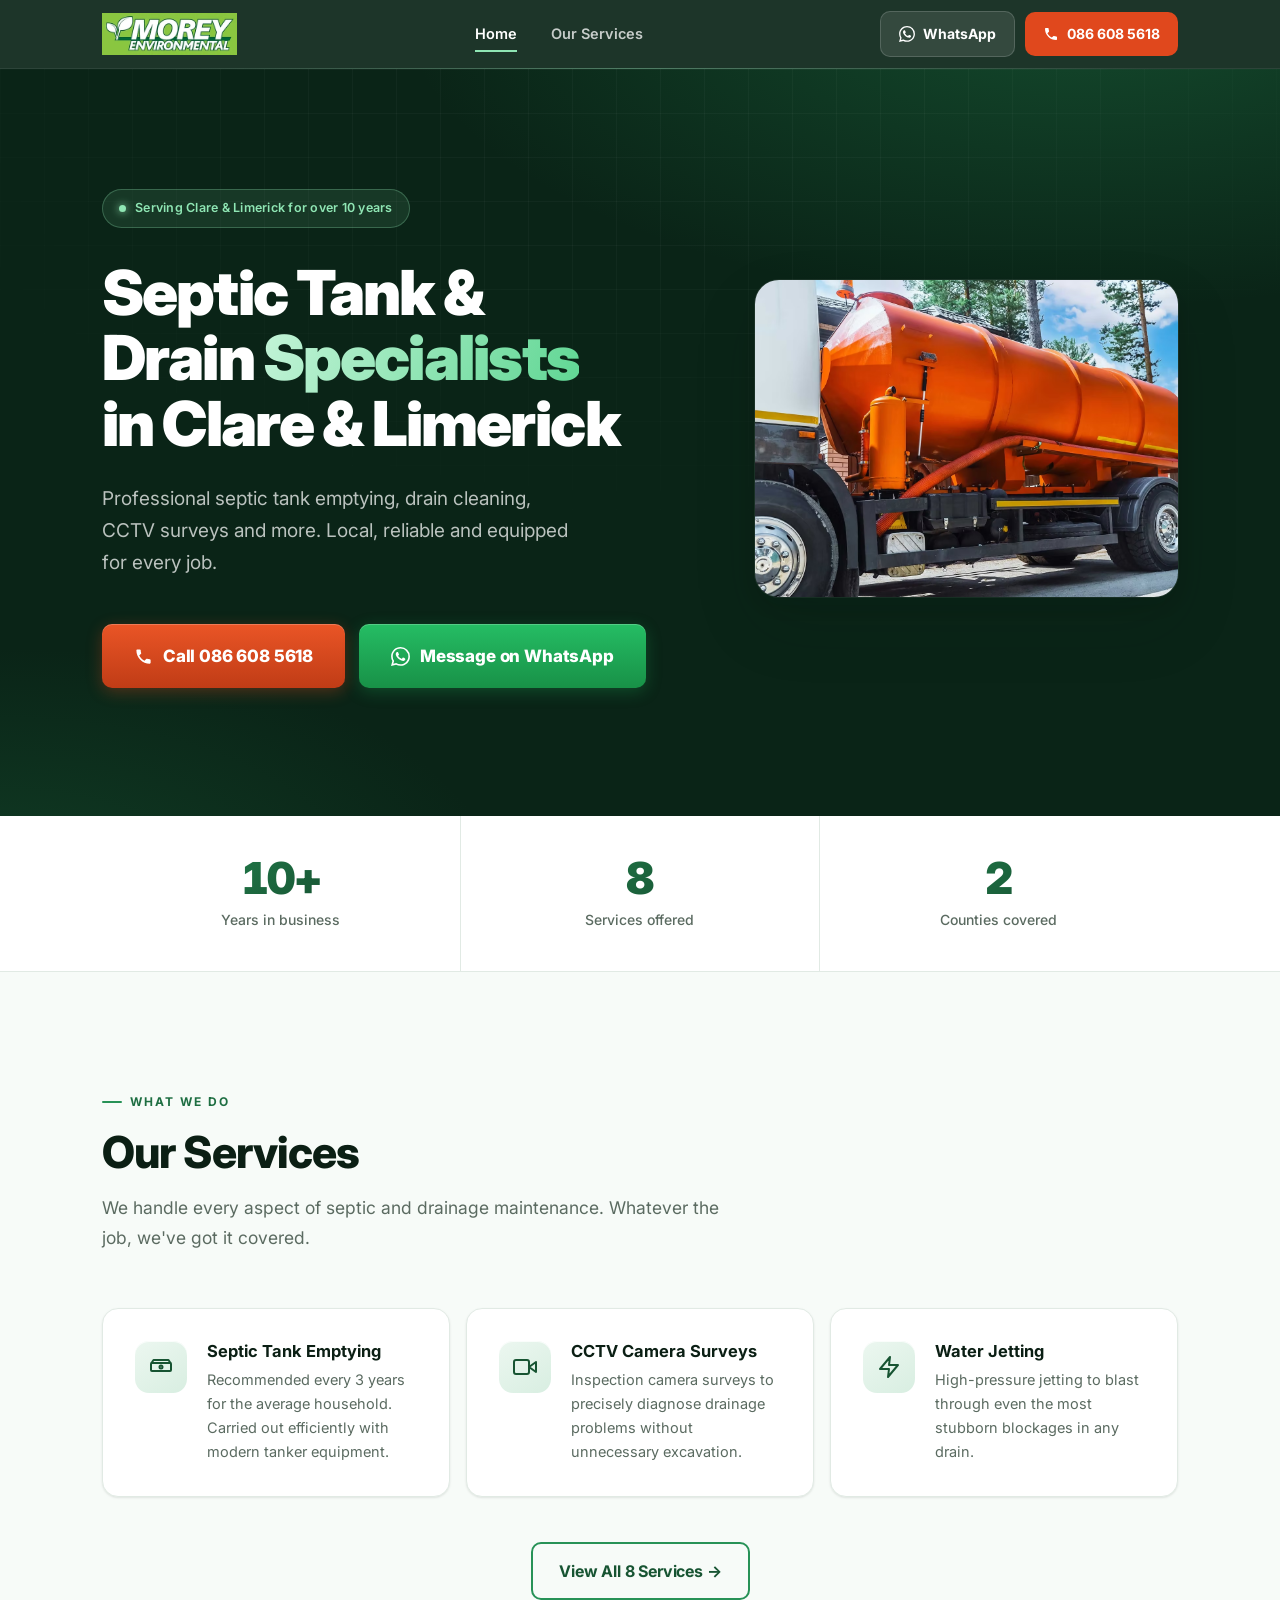
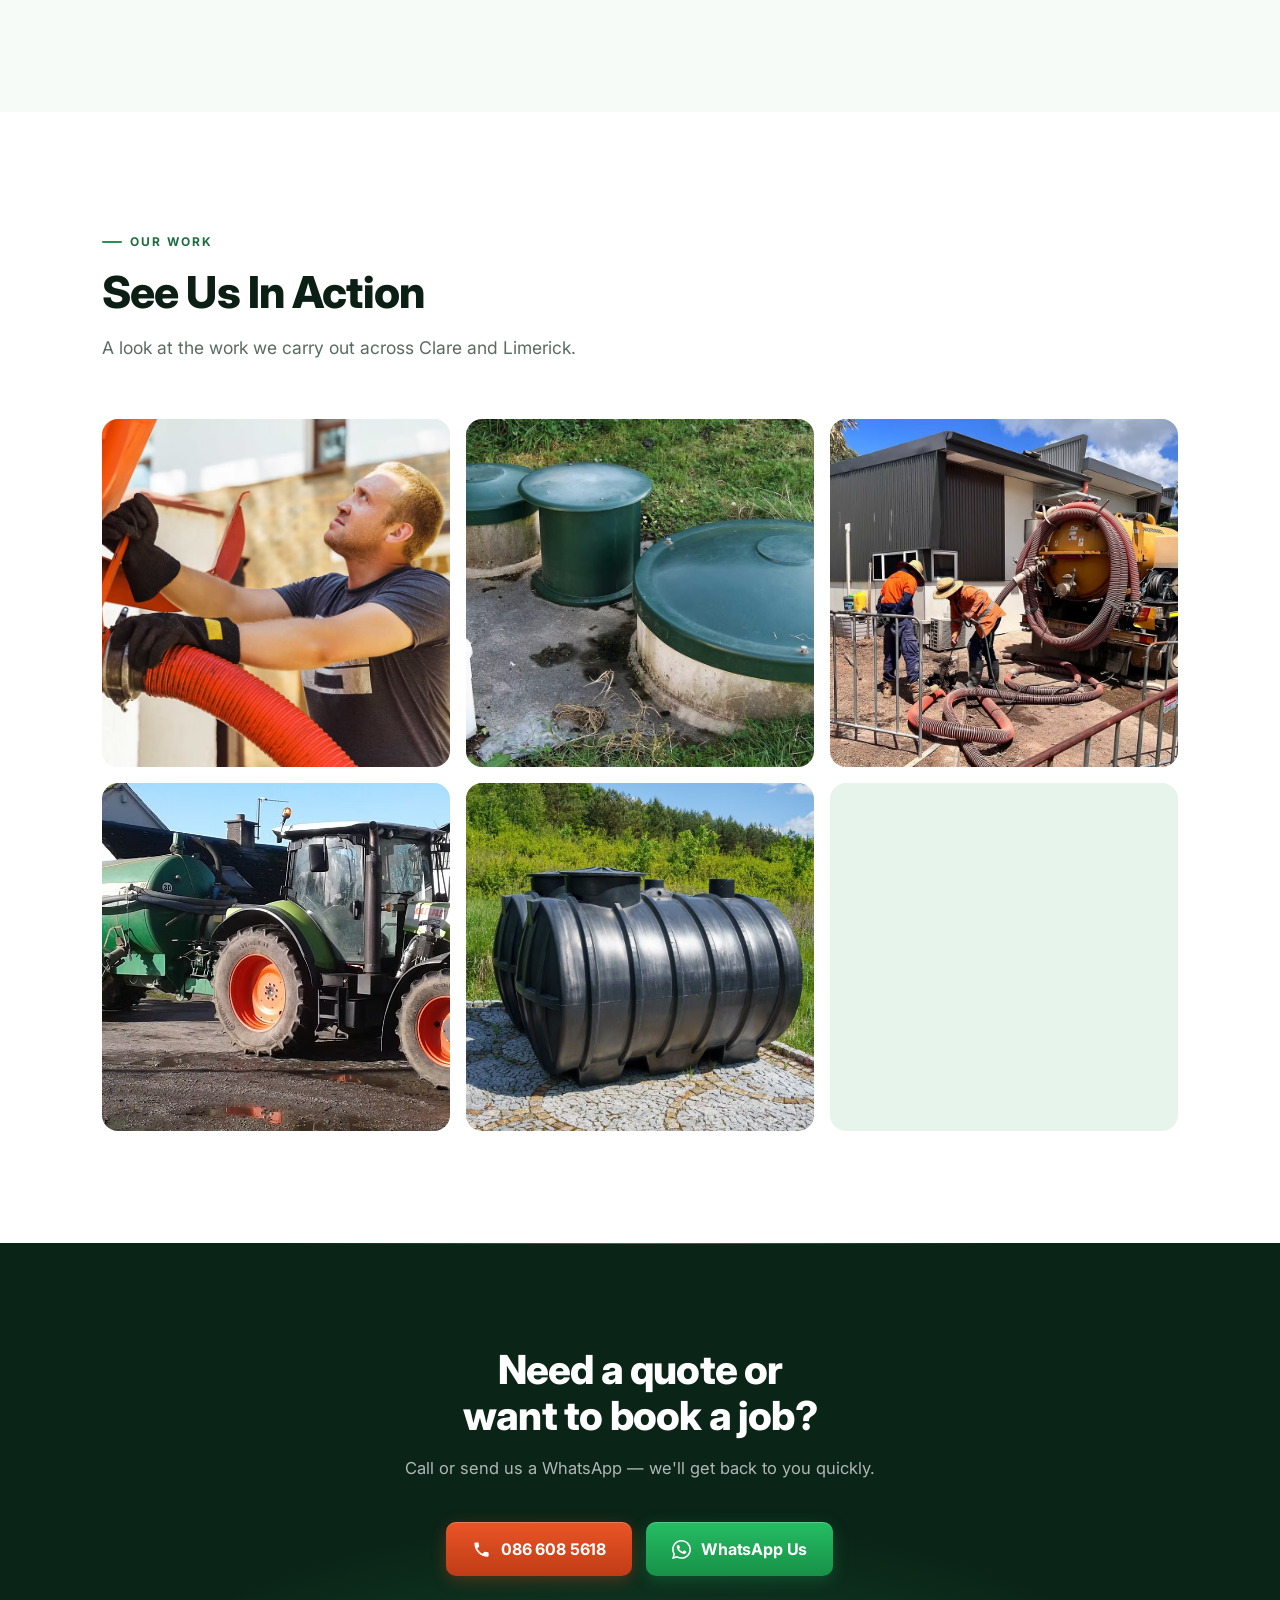
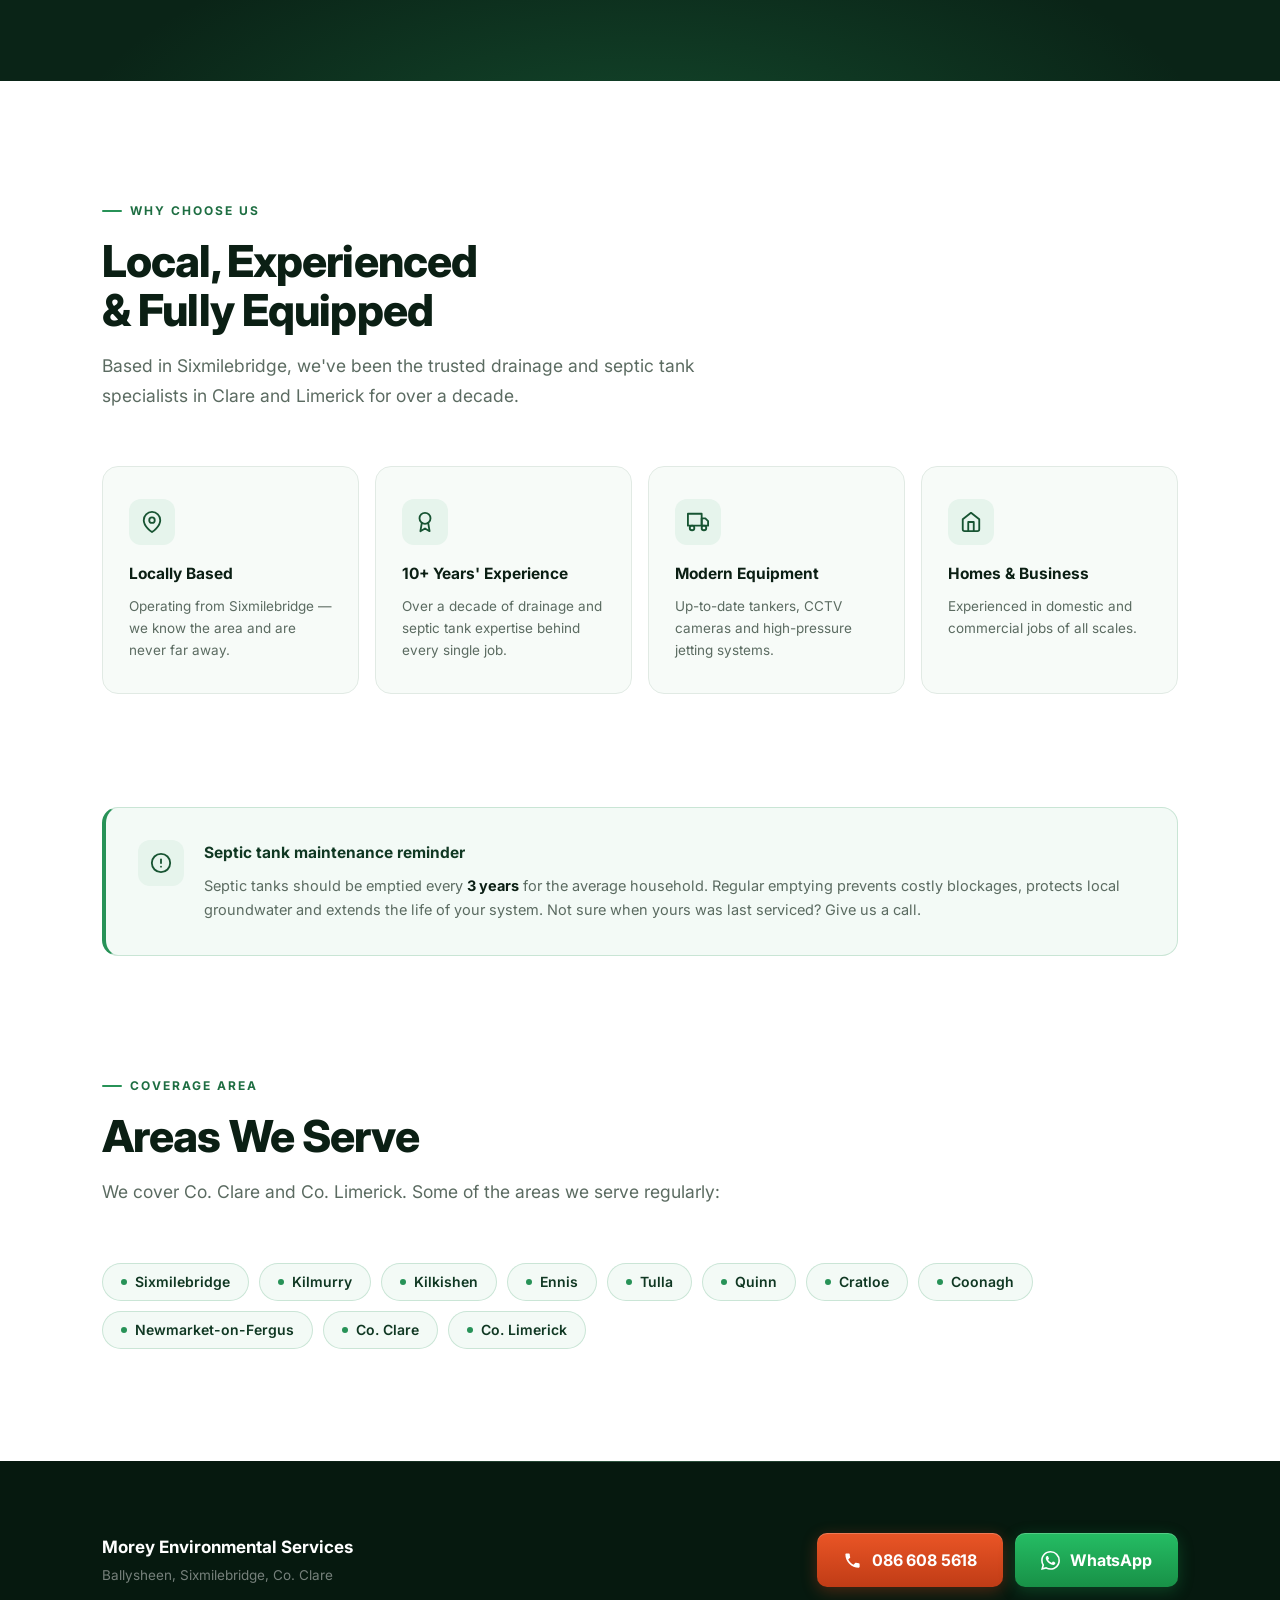
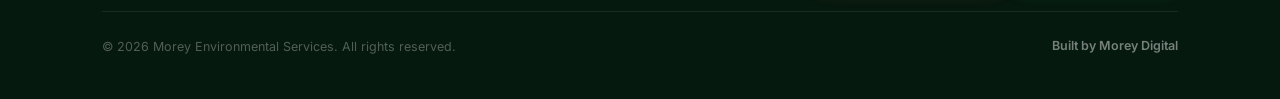
==== commit 5467f2b4: "Add leaf favicon, premium polish pass, Morey Digital credit - SVG sprout favicon drawn from the logo" ====
--- a/index.html
+++ b/index.html
@@ -71,6 +71,9 @@
     }
   }
   </script>
+  <link rel="icon" href="media/favicon.svg" type="image/svg+xml">
+  <link rel="icon" href="media/favicon-32.png" sizes="32x32" type="image/png">
+  <link rel="apple-touch-icon" href="media/apple-touch-icon.png">
   <link rel="preconnect" href="https://fonts.googleapis.com">
   <link rel="preconnect" href="https://fonts.gstatic.com" crossorigin>
   <link href="https://fonts.googleapis.com/css2?family=Inter:wght@400;500;600;700;800;900&display=swap" rel="stylesheet">
@@ -345,7 +348,10 @@
         </a>
       </div>
     </div>
-    <div class="footer-bottom">&copy; 2026 Morey Environmental Services. All rights reserved.</div>
+    <div class="footer-bottom">
+      <span>&copy; 2026 Morey Environmental Services. All rights reserved.</span>
+      <a class="footer-credit" href="https://moreydigital.ie" rel="noopener">Built by Morey Digital</a>
+    </div>
   </div>
 </footer>
 
--- a/styles.css
+++ b/styles.css
@@ -75,6 +75,12 @@
 a { color: inherit; }
 
 ::selection { background: var(--mint-soft); color: var(--green-900); }
+
+:focus-visible {
+  outline: 2px solid var(--green-500);
+  outline-offset: 3px;
+  border-radius: 4px;
+}
 
 /* ─── Layout helpers ───────────────────────────────────────────── */
 .container {
@@ -145,18 +151,24 @@
 .btn:active { transform: translateY(0) scale(.98); transition-duration: .1s; }
 
 .btn-call {
-  background: var(--call);
+  background: linear-gradient(180deg, #ea5526, var(--call-dark));
   color: #fff;
-  box-shadow: 0 4px 16px rgba(224, 72, 29, .32);
-}
-.btn-call:hover { background: var(--call-dark); box-shadow: 0 8px 26px rgba(224, 72, 29, .42); }
+  box-shadow: inset 0 1px 0 rgba(255, 255, 255, .22), 0 4px 16px rgba(224, 72, 29, .32);
+}
+.btn-call:hover {
+  background: linear-gradient(180deg, #db4a1d, #ad3613);
+  box-shadow: inset 0 1px 0 rgba(255, 255, 255, .18), 0 8px 26px rgba(224, 72, 29, .42);
+}
 
 .btn-wa {
-  background: var(--wa);
+  background: linear-gradient(180deg, #25bd64, var(--wa-dark));
   color: #fff;
-  box-shadow: 0 4px 16px rgba(29, 175, 88, .28);
-}
-.btn-wa:hover { background: var(--wa-dark); box-shadow: 0 8px 26px rgba(29, 175, 88, .38); }
+  box-shadow: inset 0 1px 0 rgba(255, 255, 255, .22), 0 4px 16px rgba(29, 175, 88, .28);
+}
+.btn-wa:hover {
+  background: linear-gradient(180deg, #1da855, #14803f);
+  box-shadow: inset 0 1px 0 rgba(255, 255, 255, .18), 0 8px 26px rgba(29, 175, 88, .38);
+}
 
 .btn-outline {
   background: transparent;
@@ -197,6 +209,14 @@
   transition: box-shadow .3s var(--ease-out);
 }
 .site-header.is-scrolled { box-shadow: 0 6px 24px rgba(6, 25, 15, .35); }
+.site-header::after {
+  content: '';
+  position: absolute;
+  left: 0; right: 0; bottom: -1px;
+  height: 1px;
+  background: linear-gradient(90deg, transparent 10%, rgba(143, 230, 180, .35) 50%, transparent 90%);
+  pointer-events: none;
+}
 
 .header-inner {
   max-width: 1140px;
@@ -326,7 +346,13 @@
   margin-bottom: clamp(18px, 3vw, 26px);
   text-wrap: balance;
 }
-.hero h1 .accent { color: var(--mint); }
+.hero h1 .accent {
+  color: var(--mint);
+  background: linear-gradient(115deg, #c4f4d8, #5fd693);
+  -webkit-background-clip: text;
+  background-clip: text;
+  -webkit-text-fill-color: transparent;
+}
 
 .hero-sub {
   font-size: clamp(16.5px, 2.2vw, 19px);
@@ -371,6 +397,10 @@
   font-size: clamp(30px, 5vw, 44px);
   font-weight: 900;
   color: var(--green-700);
+  background: linear-gradient(135deg, var(--green-500), var(--green-800));
+  -webkit-background-clip: text;
+  background-clip: text;
+  -webkit-text-fill-color: transparent;
   letter-spacing: -0.03em;
   line-height: 1;
   margin-bottom: 8px;
@@ -412,7 +442,8 @@
   width: 52px;
   height: 52px;
   border-radius: 14px;
-  background: var(--green-100);
+  background: linear-gradient(145deg, #ecf7f0, #d8eee1);
+  box-shadow: inset 0 1px 0 rgba(255, 255, 255, .8);
   display: grid;
   place-items: center;
   flex-shrink: 0;
@@ -434,6 +465,7 @@
   gap: clamp(10px, 1.5vw, 16px);
 }
 .gallery-item {
+  position: relative;
   aspect-ratio: 1 / 1;
   overflow: hidden;
   border-radius: var(--radius);
@@ -445,7 +477,17 @@
   object-fit: cover;
   transition: transform .8s var(--ease-out);
 }
+.gallery-item::after {
+  content: '';
+  position: absolute;
+  inset: 0;
+  background: linear-gradient(180deg, transparent 55%, rgba(6, 25, 15, .38));
+  opacity: 0;
+  transition: opacity .5s var(--ease-out);
+  pointer-events: none;
+}
 .gallery-item:hover img { transform: scale(1.06); }
+.gallery-item:hover::after { opacity: 1; }
 
 /* ─── CTA band ─────────────────────────────────────────────────── */
 .cta-band {
@@ -455,6 +497,15 @@
     radial-gradient(ellipse 70% 90% at 50% 120%, rgba(39, 146, 87, .35), transparent 65%),
     var(--green-900);
   padding-block: clamp(64px, 10vw, 104px);
+}
+.cta-band::before {
+  content: '';
+  position: absolute;
+  top: 0; left: 50%;
+  transform: translateX(-50%);
+  width: min(720px, 80%);
+  height: 1px;
+  background: linear-gradient(90deg, transparent, rgba(143, 230, 180, .4), transparent);
 }
 .cta-band-inner {
   position: relative;
@@ -628,7 +679,20 @@
 .service-row p { color: var(--muted); line-height: 1.75; margin-bottom: 20px; font-size: 15.5px; }
 
 /* ─── Footer ───────────────────────────────────────────────────── */
-.site-footer { background: var(--green-950); padding: clamp(48px, 7vw, 72px) 0 40px; }
+.site-footer {
+  position: relative;
+  background: var(--green-950);
+  padding: clamp(48px, 7vw, 72px) 0 40px;
+}
+.site-footer::before {
+  content: '';
+  position: absolute;
+  top: 0; left: 50%;
+  transform: translateX(-50%);
+  width: min(720px, 80%);
+  height: 1px;
+  background: linear-gradient(90deg, transparent, rgba(143, 230, 180, .3), transparent);
+}
 .footer-top {
   display: flex;
   flex-direction: column;
@@ -640,7 +704,27 @@
 .footer-name { font-size: 17px; font-weight: 700; color: #fff; margin-bottom: 4px; }
 .footer-loc { font-size: 13.5px; color: rgba(255, 255, 255, .45); line-height: 1.6; }
 .footer-contact { display: flex; flex-direction: column; gap: 12px; }
-.footer-bottom { font-size: 12.5px; color: rgba(255, 255, 255, .3); }
+.footer-bottom {
+  display: flex;
+  flex-wrap: wrap;
+  align-items: center;
+  justify-content: space-between;
+  gap: 10px;
+  font-size: 12.5px;
+  color: rgba(255, 255, 255, .3);
+}
+.footer-credit {
+  color: rgba(255, 255, 255, .45);
+  text-decoration: none;
+  font-weight: 600;
+  background-image: linear-gradient(var(--mint), var(--mint));
+  background-size: 0% 1px;
+  background-position: 0 100%;
+  background-repeat: no-repeat;
+  padding-bottom: 2px;
+  transition: color .25s var(--ease-out), background-size .35s var(--ease-out);
+}
+.footer-credit:hover { color: var(--mint); background-size: 100% 1px; }
 
 /* ─── Mobile sticky bar ────────────────────────────────────────── */
 .sticky-bar {
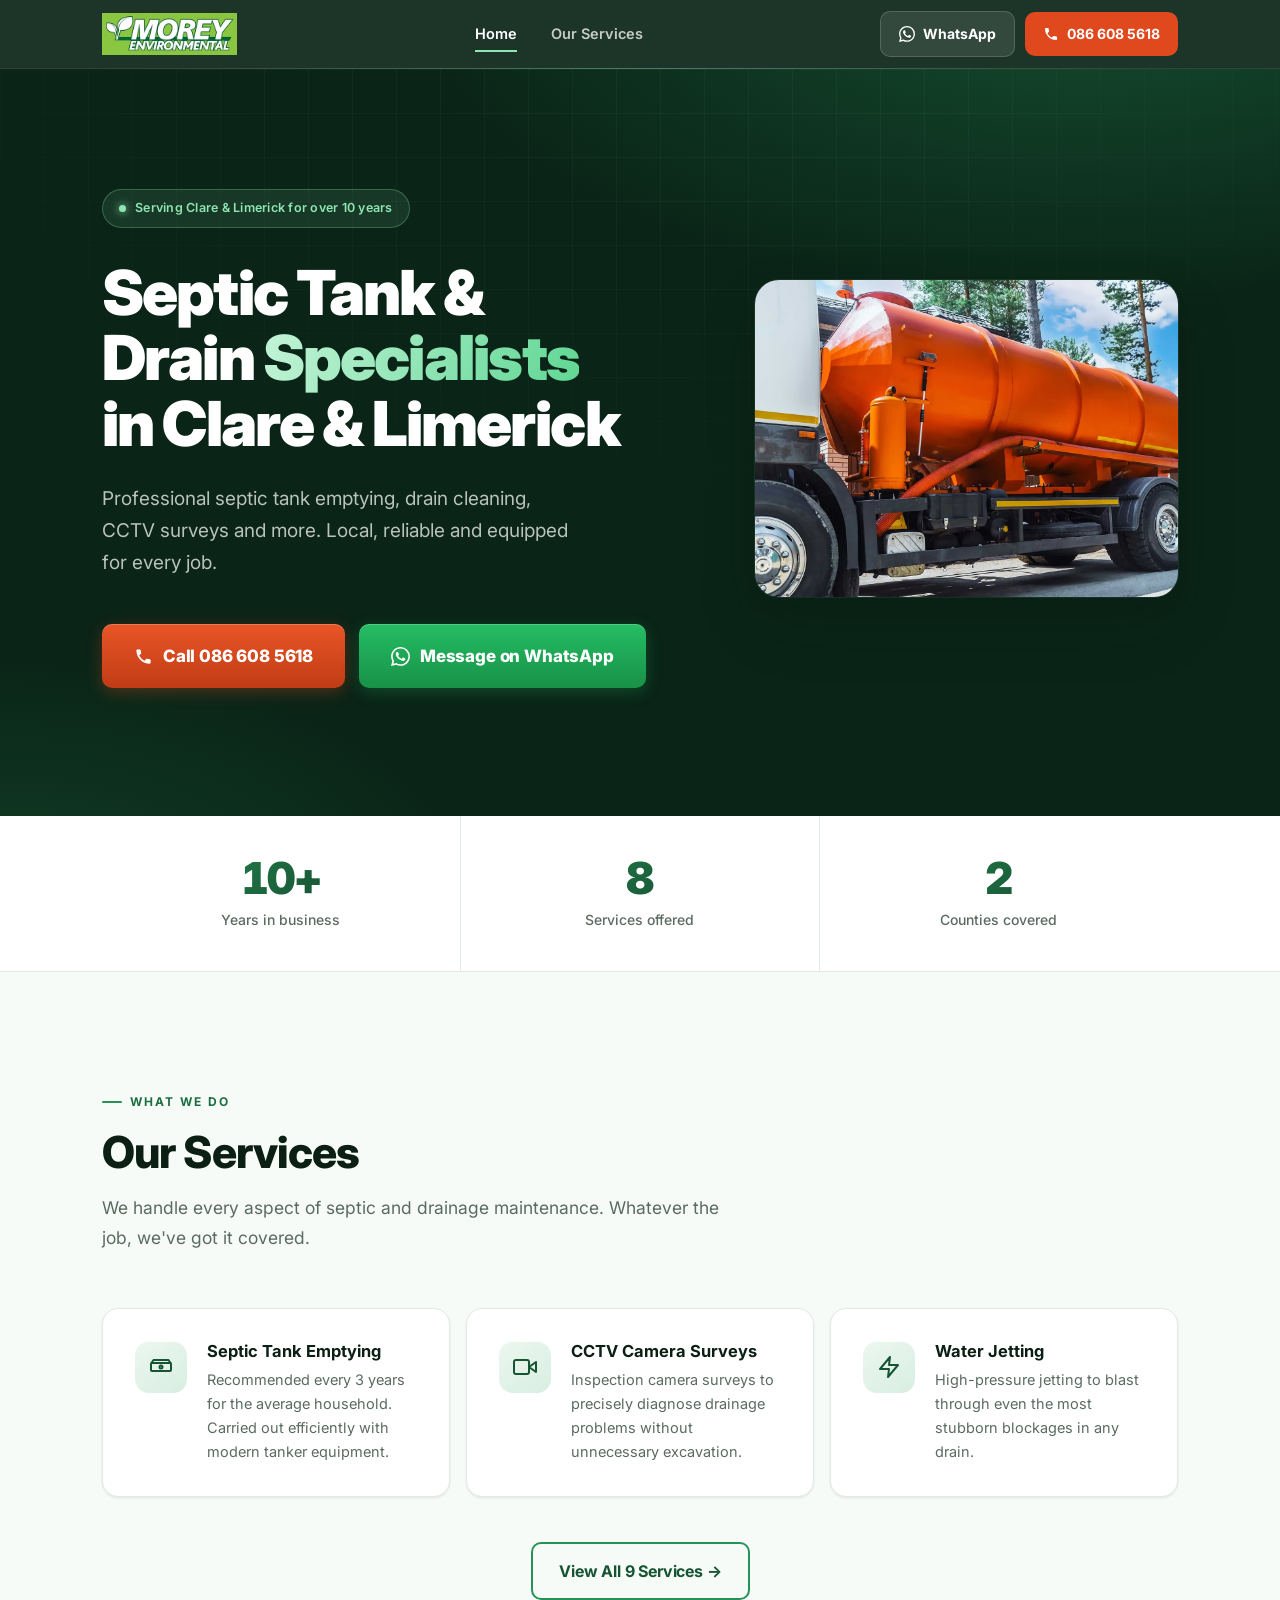
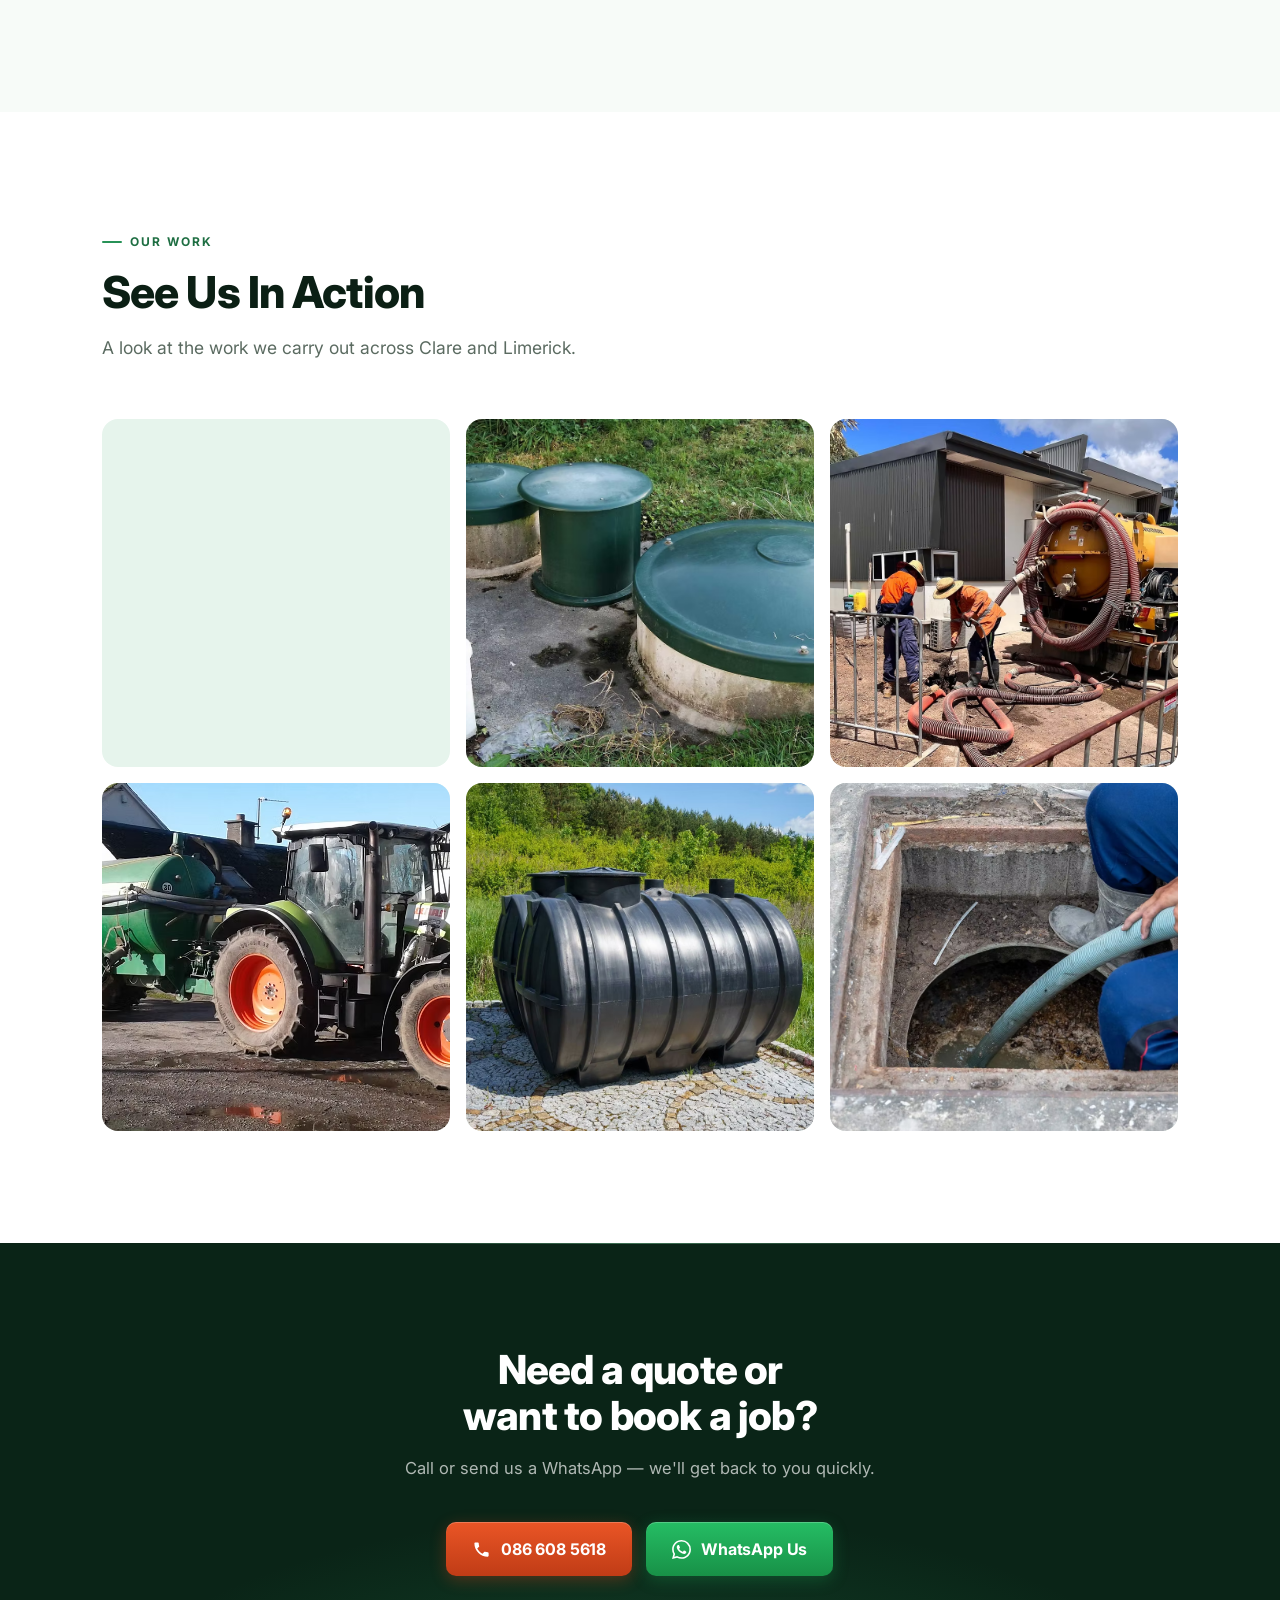
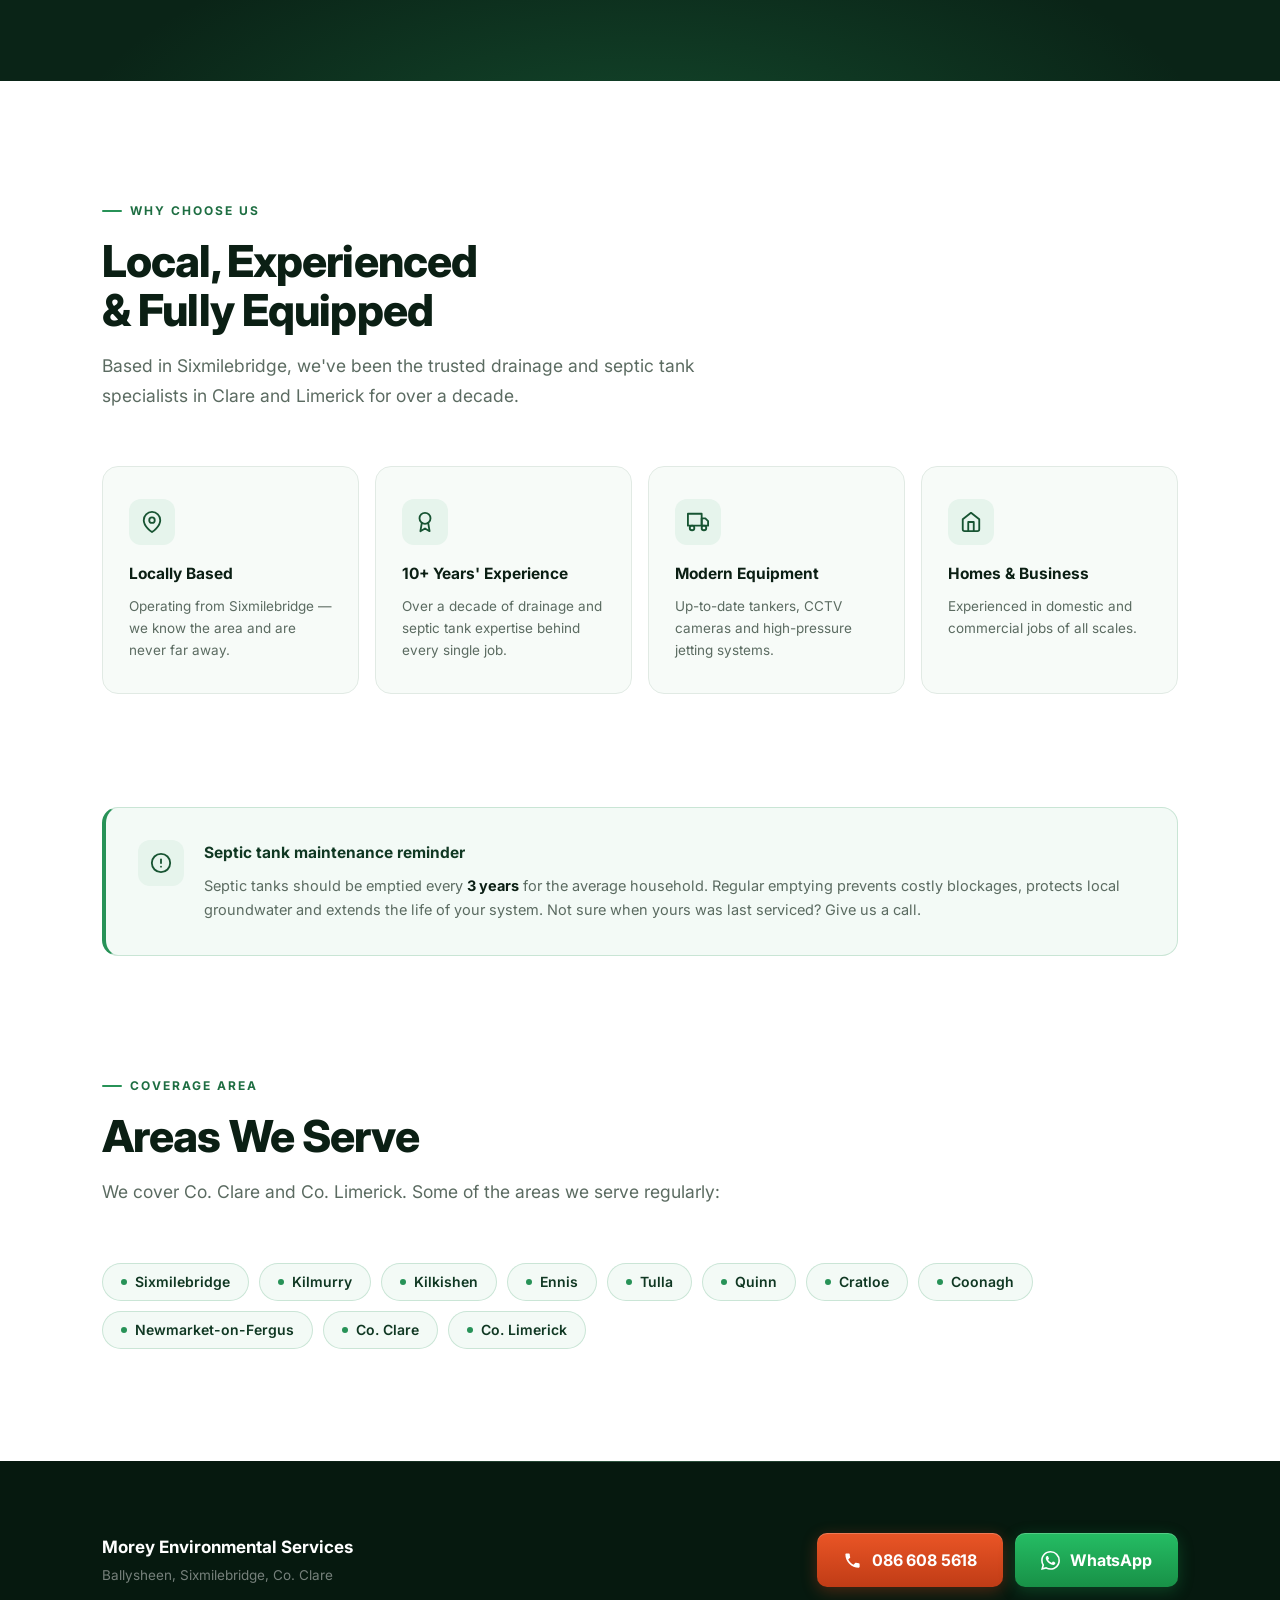
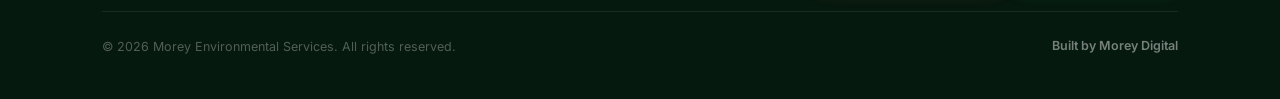
==== commit 3259f447: "Add waste treatment & septic tank installation service Co-Authored-By: Claude Opus 4.8 (1M context) " ====
--- a/index.html
+++ b/index.html
@@ -66,7 +66,8 @@
         { "@type": "Offer", "itemOffered": { "@type": "Service", "name": "High-Pressure Water Jetting" } },
         { "@type": "Offer", "itemOffered": { "@type": "Service", "name": "Excavations" } },
         { "@type": "Offer", "itemOffered": { "@type": "Service", "name": "Grease Trap Emptying" } },
-        { "@type": "Offer", "itemOffered": { "@type": "Service", "name": "Oil Interceptor Cleaning" } }
+        { "@type": "Offer", "itemOffered": { "@type": "Service", "name": "Oil Interceptor Cleaning" } },
+        { "@type": "Offer", "itemOffered": { "@type": "Service", "name": "Wastewater Treatment System & Septic Tank Installations" } }
       ]
     }
   }
@@ -200,7 +201,7 @@
     </div>
 
     <div class="view-all-wrap reveal">
-      <a href="services.html" class="btn btn-outline">View All 8 Services &rarr;</a>
+      <a href="services.html" class="btn btn-outline">View All 9 Services &rarr;</a>
     </div>
   </div>
 </section>
